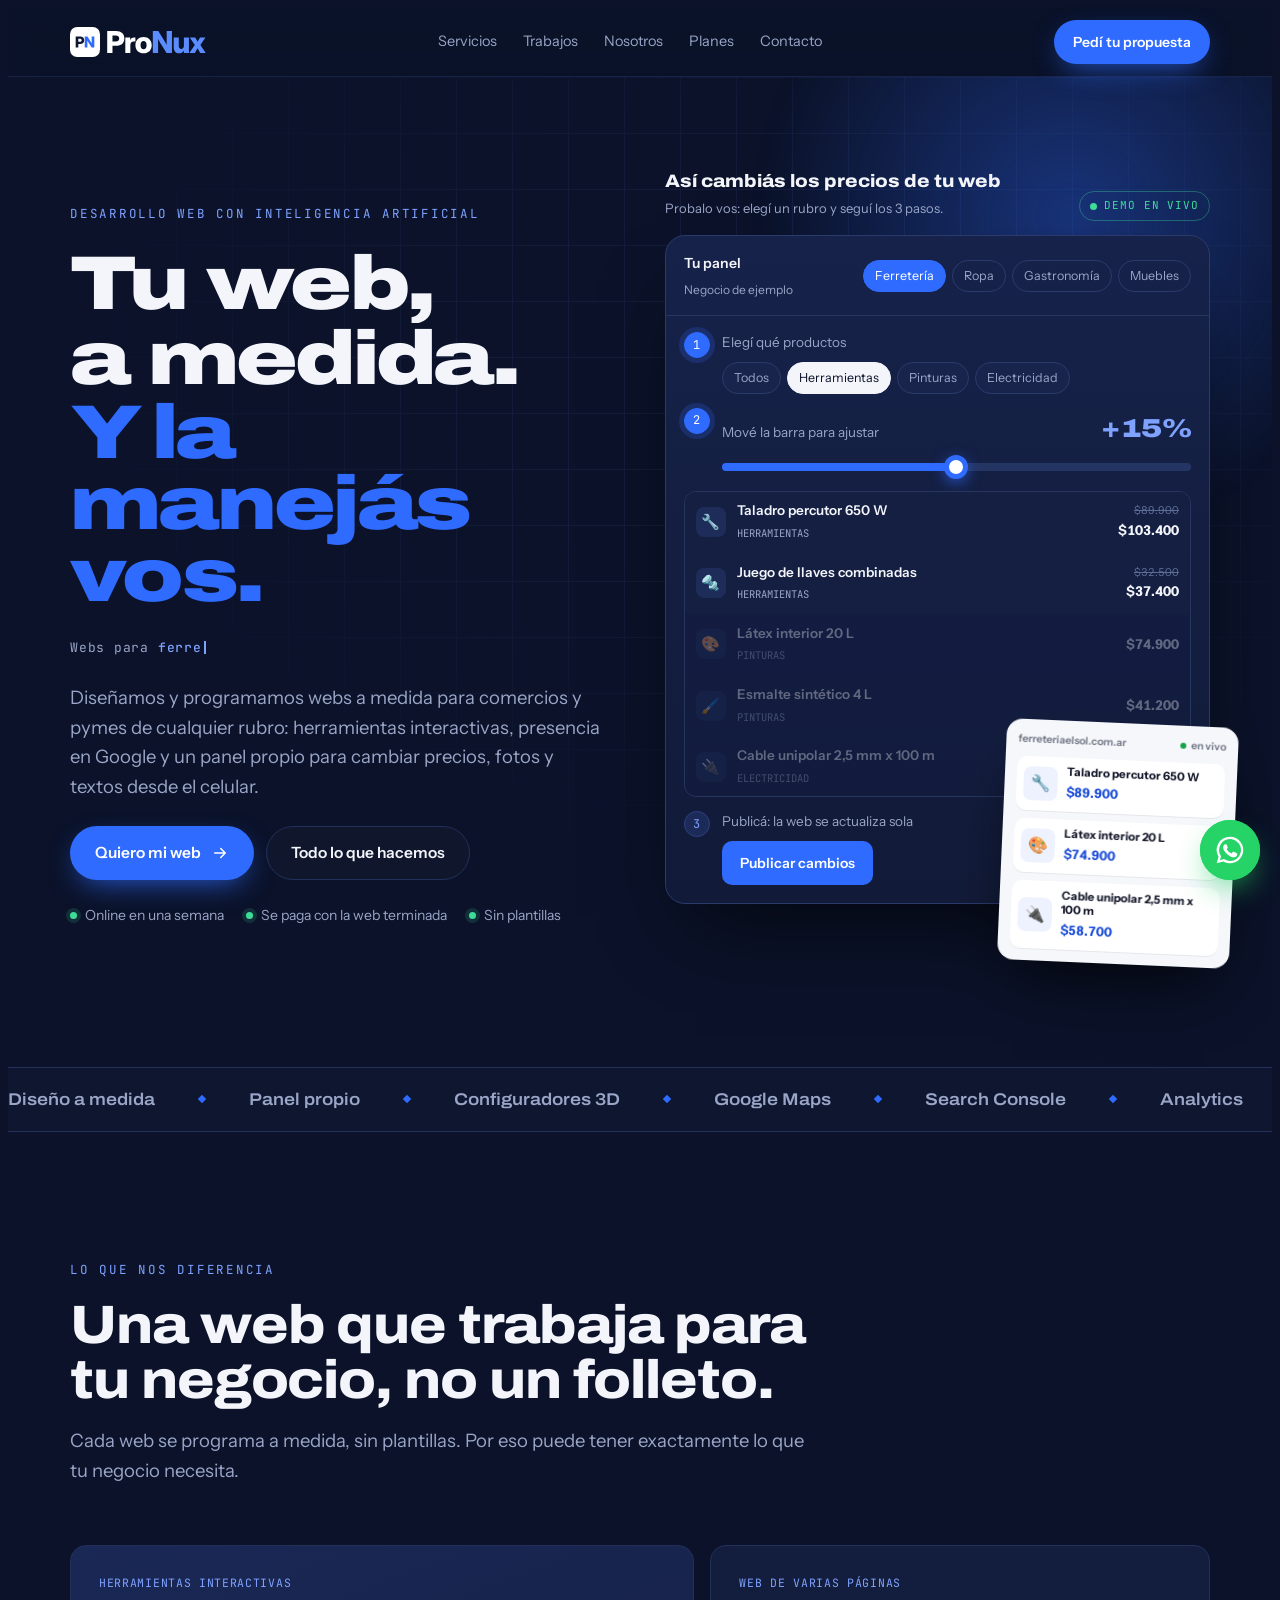
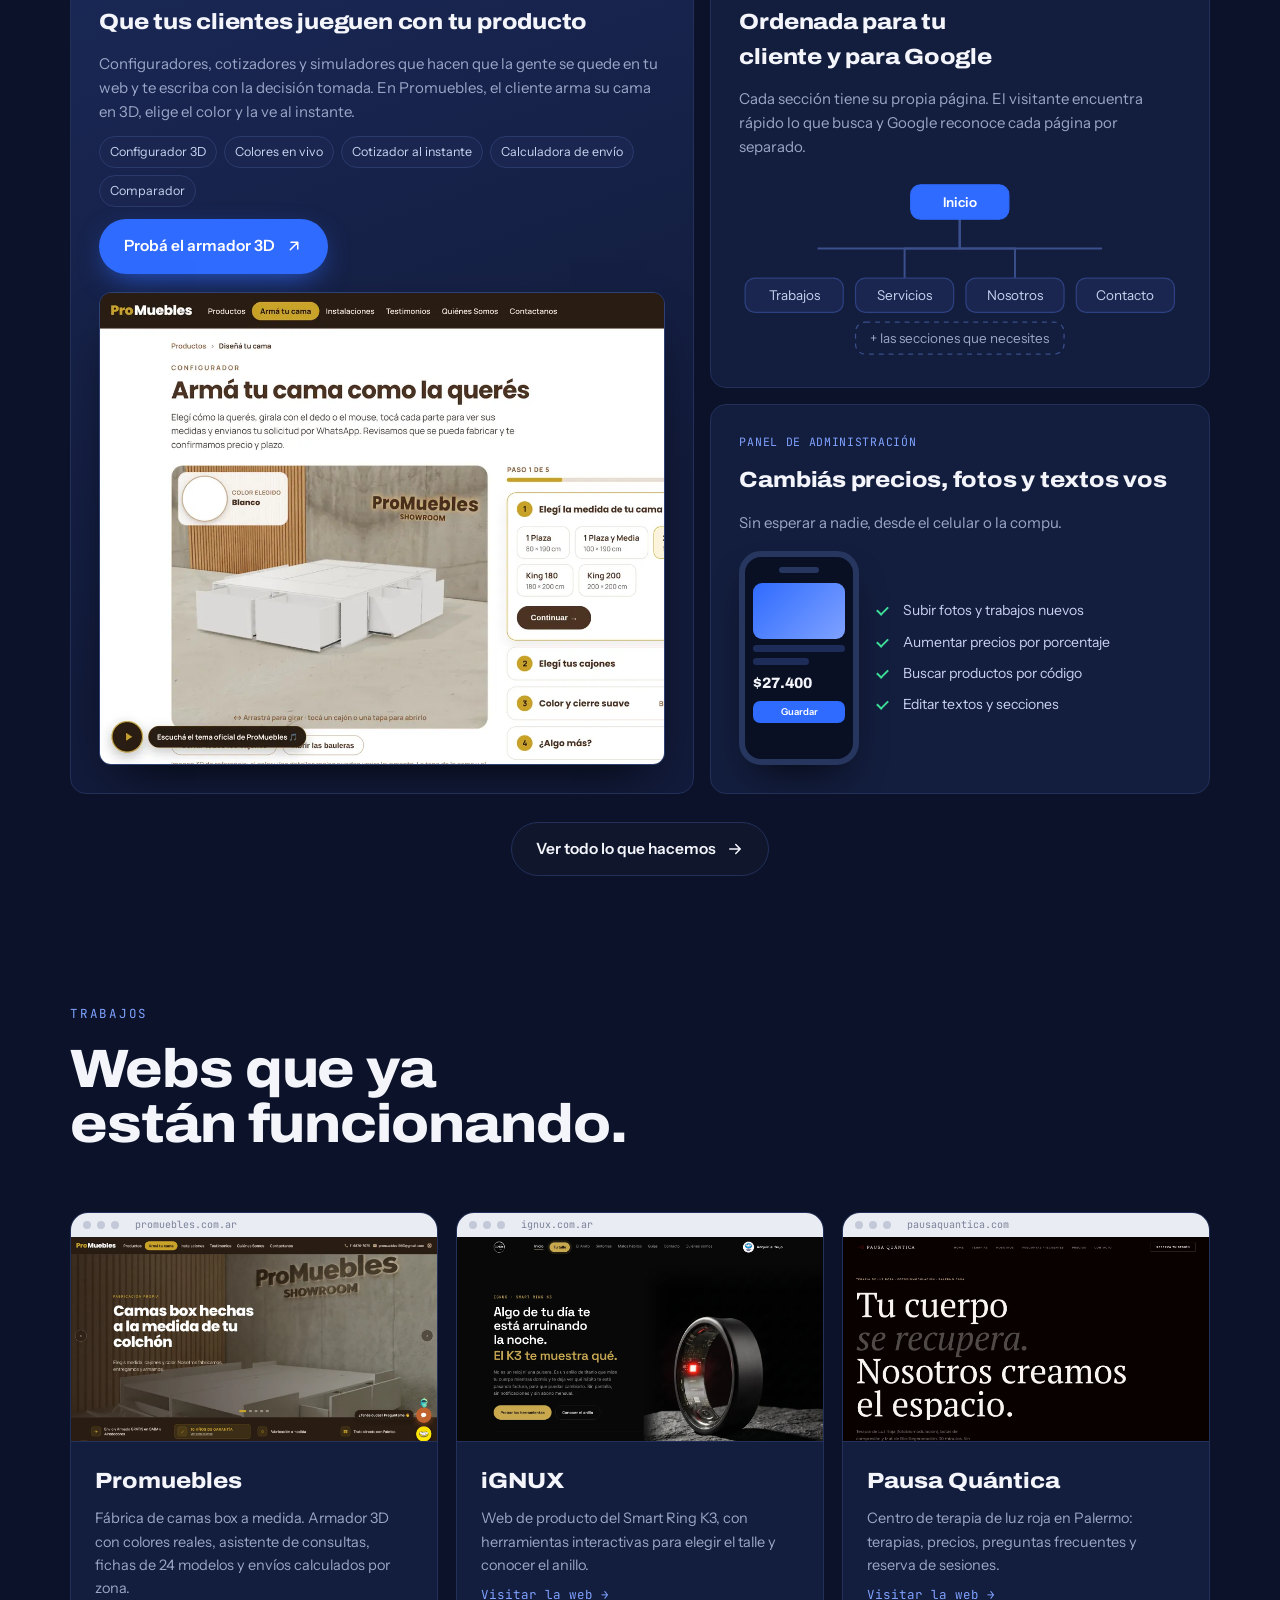
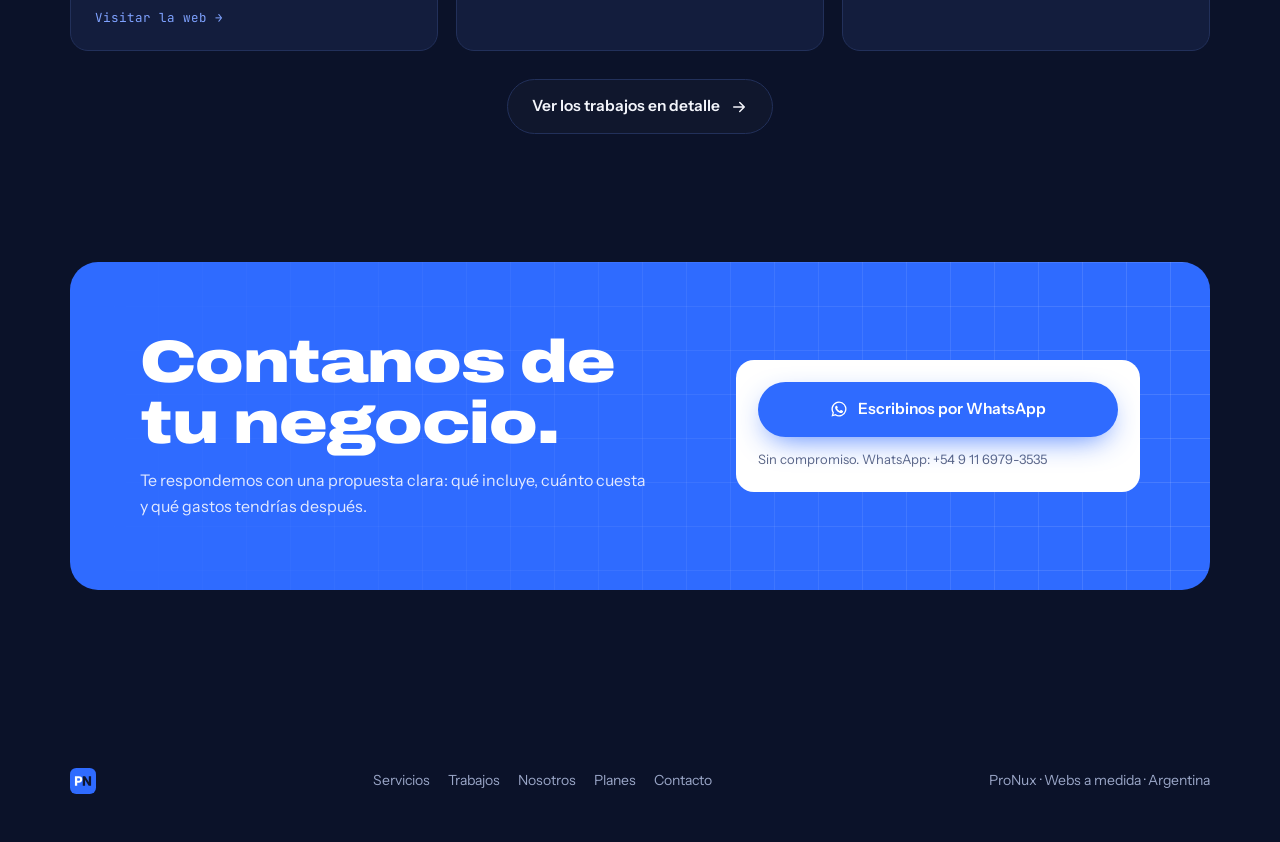
==== index.html @ ad8cc6d9 "Web de ProNux con subpáginas: inicio, servicios, trabajos, nosotros, planes y contacto Co-Authored-B" ====
<!doctype html>
<html lang="es">
<head>
<meta charset="utf-8">
<meta name="viewport" content="width=device-width, initial-scale=1, viewport-fit=cover">
<title>ProNux · Webs a medida para comercios y pymes</title>
<meta name="description" content="Webs a medida para comercios y pymes, con panel propio para manejar precios, fotos y textos, herramientas interactivas y presencia en Google.">
<meta property="og:title" content="ProNux · Webs a medida para comercios y pymes">
<meta property="og:description" content="Webs a medida para comercios y pymes, con panel propio para manejar precios, fotos y textos, herramientas interactivas y presencia en Google.">
<meta property="og:type" content="website">
<meta property="og:image" content="img/pronux-icono-512.png">
<meta name="theme-color" content="#0B1229">
<link rel="icon" type="image/svg+xml" href="img/favicon.svg">
<link rel="preconnect" href="https://fonts.googleapis.com">
<link rel="preconnect" href="https://fonts.gstatic.com" crossorigin>
<link rel="stylesheet" href="https://fonts.googleapis.com/css2?family=Archivo:wdth,wght@112,600;112,800;125,800;125,900&family=Instrument+Sans:wght@400;500;600&family=JetBrains+Mono:wght@500&display=swap">
<link rel="stylesheet" href="css/estilos.css">
</head>
<body>
<div class="progress" id="progress"></div>
<header class="nav">
  <div class="wrap">
    <a class="nav-logo" href="index.html" aria-label="ProNux, inicio">
      <svg viewBox="0 0 908.7 200" aria-hidden="true"><rect width="200" height="200" rx="48" fill="#FFFFFF"/><path fill="#0E1630" d="M37.9 136.4H55.5V112.8H67.6C84.4 112.8 95.1 103.3 95.1 88.2C95.1 73.1 84.5 63.6 67.7 63.6H37.9ZM55.5 98.2V78.2H66.5C73.5 78.2 77.9 82 77.9 88.2C77.9 94.4 73.5 98.2 66.5 98.2Z"/><path fill="#2F6BFF" d="M98.3 136.4H115.9V106.1C115.9 103 115.9 97 115.6 89.9C119.4 96.8 122.8 102.7 124.9 106.1L143.9 136.4H162.1V63.6H144.5V95.2C144.5 98.4 144.6 104.3 144.8 110.1C141.9 104.9 138.9 99.4 137.1 96.7L116.5 63.6H98.3Z"/><path fill="#FFFFFF" d="M248 172.8H283.2V125.7H307.4C341.1 125.7 362.4 106.6 362.4 76.5C362.4 46.3 341.3 27.2 307.6 27.2H248ZM283.2 96.5V56.3H305.1C319.2 56.3 328.1 64.1 328.1 76.5C328.1 88.8 319.2 96.5 305.1 96.5Z"/><path fill="#FFFFFF" d="M368.8 172.8H402.4V119.9C402.4 105.3 410.7 96.9 422.7 96.9C427.6 96.9 433.6 97.1 436 97.2V69.4C433.3 69.3 430.5 69.2 426.8 69.2C413.1 69.2 405.4 74.7 401.6 87.8H401.4V69.6H368.8Z"/><path fill="#FFFFFF" d="M490.5 175.1C522.9 175.1 544.7 153.9 544.7 121.2C544.7 88.7 522.9 67.3 490.5 67.3C458.2 67.3 436.2 88.7 436.2 121.2C436.2 153.9 458.2 175.1 490.5 175.1ZM490.5 148.3C478.7 148.3 470.3 138.7 470.3 121.2C470.3 103.8 478.8 94 490.5 94C502.3 94 510.8 103.8 510.8 121.2C510.8 138.7 502.3 148.3 490.5 148.3Z"/><path fill="#5B8CFF" d="M552.2 172.8H587.4V112.1C587.4 106.1 587.3 94 586.8 79.9C594.3 93.6 601.2 105.5 605.4 112.2L643.3 172.8H679.7V27.2H644.6V90.3C644.6 96.9 644.8 108.7 645.1 120.2C639.4 109.8 633.3 98.8 629.8 93.4L588.5 27.2H552.2Z"/><path fill="#5B8CFF" d="M726.9 175C742.5 175 752.9 167.9 759.7 156.1V172.8H792.9V69.6H759.4V125.7C759.4 139.7 752.5 146.3 741.9 146.3C731.2 146.3 725.1 139.6 725.1 127.4V69.6H691.5V134.5C691.5 159.9 704.6 175 726.9 175Z"/><path fill="#5B8CFF" d="M795.7 172.8H832.1L840.2 160C844 153.6 847.2 147.9 850.4 142.3C853.6 147.9 856.8 153.6 860.5 160L868.3 172.8H904.7L869 119.3L903.1 69.6H867.4L860.1 81.6C856.7 87.5 853.7 92.9 850.8 98.1C848 92.9 845 87.5 841.8 81.6L834.7 69.6H798.4L832 120.2Z"/></svg>
    </a>
    <nav class="nav-links" aria-label="Secciones">
      <a href="servicios.html">Servicios</a>
      <a href="trabajos.html">Trabajos</a>
      <a href="nosotros.html">Nosotros</a>
      <a href="planes.html">Planes</a>
      <a href="contacto.html">Contacto</a>
    </nav>
    <a class="btn btn-primary mag" href="contacto.html">Pedí tu propuesta</a>
  </div>
</header>
<main>
<section class="hero" id="inicio">
  <div class="grid-bg"></div>
  <div class="glow"></div>
  <div class="wrap">
    <div class="hero-copy">
      <span class="eyebrow">Desarrollo web con inteligencia artificial</span>
      <h1><span class="line"><span>Tu web,</span></span><span class="line"><span>a medida.</span></span><span class="line"><span class="b">Y la manejás vos.</span></span></h1>
      <p class="typer">Webs para <b id="typed">comercios</b><i></i></p>
      <p class="lead">Diseñamos y programamos webs a medida para comercios y pymes de cualquier rubro: herramientas interactivas, presencia en Google y un panel propio para cambiar precios, fotos y textos desde el celular.</p>
      <div class="hero-ctas">
        <a class="btn btn-primary mag" href="contacto.html">Quiero mi web
          <svg viewBox="0 0 24 24" fill="none" stroke="currentColor" stroke-width="2" stroke-linecap="round" stroke-linejoin="round"><path d="M5 12h14M13 6l6 6-6 6"/></svg></a>
        <a class="btn btn-ghost mag" href="servicios.html">Todo lo que hacemos</a>
      </div>
      <div class="hero-proof">
        <span><i></i>Online en una semana</span>
        <span><i></i>Se paga con la web terminada</span>
        <span><i></i>Sin plantillas</span>
      </div>
    </div>

    <div class="demo" id="demo">
      <div class="demo-head">
        <div><b>Así cambiás los precios de tu web</b><small>Probalo vos: elegí un rubro y seguí los 3 pasos.</small></div>
        <span class="live">DEMO EN VIVO</span>
      </div>
      <div class="panel">
        <div class="panel-top">
          <div><b>Tu panel</b><br><small>Negocio de ejemplo</small></div>
          <div class="rubros" role="group" aria-label="Rubro de ejemplo">
            <button type="button" data-r="0" aria-pressed="true">Ferretería</button>
            <button type="button" data-r="1" aria-pressed="false">Ropa</button>
            <button type="button" data-r="2" aria-pressed="false">Gastronomía</button>
            <button type="button" data-r="3" aria-pressed="false">Muebles</button>
          </div>
        </div>
        <div class="panel-body">
          <div class="stp" id="s1"><em>1</em><div><span class="lbl">Elegí qué productos</span><div class="seg" id="seg" role="group" aria-label="Categoría"></div></div></div>
          <div class="stp" id="s2"><em>2</em><div><label for="pct">Mové la barra para ajustar <span class="pct" id="pctOut">+0%</span></label><input type="range" id="pct" min="-10" max="40" step="1" value="0"></div></div>
          <div class="rows" id="rows"></div>
          <div class="stp" id="s3"><em>3</em><div><span class="lbl">Publicá: la web se actualiza sola</span><button class="publish" id="publish" type="button">Publicar cambios</button></div></div>
        </div>
      </div>
      <div class="mini" aria-label="Vista de la web del negocio">
        <div class="mini-h"><span id="miniUrl">tunegocio.com.ar</span><i>en vivo</i></div>
        <div id="miniCards" style="display:grid;gap:8px"></div>
      </div>
    </div>
  </div>
</section>
<div class="marquee" aria-hidden="true">
  <div class="track">
    <span>Diseño a medida</span><span>Panel propio</span><span>Configuradores 3D</span><span>Google Maps</span><span>Search Console</span><span>Analytics</span><span>Microsoft Clarity</span><span>Formularios a WhatsApp</span><span>Tienda online</span><span>CRM</span><span>Informe mensual</span>
    <span>Diseño a medida</span><span>Panel propio</span><span>Configuradores 3D</span><span>Google Maps</span><span>Search Console</span><span>Analytics</span><span>Microsoft Clarity</span><span>Formularios a WhatsApp</span><span>Tienda online</span><span>CRM</span><span>Informe mensual</span>
  </div>
</div>
<section class="sec">
  <div class="wrap">
    <div class="sec-head rv">
      <span class="eyebrow">Lo que nos diferencia</span>
      <h2>Una web que trabaja para tu negocio, no un folleto.</h2>
      <p class="lead">Cada web se programa a medida, sin plantillas. Por eso puede tener exactamente lo que tu negocio necesita.</p>
    </div>
    <div class="feat3">
      <article class="tile tile-big spot rv">
        <span class="tag">HERRAMIENTAS INTERACTIVAS</span>
        <h3>Que tus clientes jueguen con tu producto</h3>
        <p>Configuradores, cotizadores y simuladores que hacen que la gente se quede en tu web y te escriba con la decisión tomada. En Promuebles, el cliente arma su cama en 3D, elige el color y la ve al instante.</p>
        <ul><li>Configurador 3D</li><li>Colores en vivo</li><li>Cotizador al instante</li><li>Calculadora de envío</li><li>Comparador</li></ul>
        <a class="btn btn-primary mag glowbtn" href="https://promuebles.com.ar/configurar.html" target="_blank" rel="noopener">Probá el armador 3D <svg viewBox="0 0 24 24" fill="none" stroke="currentColor" stroke-width="2" stroke-linecap="round" stroke-linejoin="round"><path d="M7 17L17 7M8 7h9v9"/></svg></a>
        <div class="shot"><img src="img/promuebles-armador.webp" alt="Armador de camas en 3D de Promuebles" loading="lazy" width="1400" height="875"></div>
      </article>
      <div class="feat3-side">
        <article class="tile spot rv" id="mapTile">
          <span class="tag">WEB DE VARIAS PÁGINAS</span>
          <h3>Ordenada para tu cliente y para Google</h3>
          <p>Cada sección tiene su propia página. El visitante encuentra rápido lo que busca y Google reconoce cada página por separado.</p>
          <div class="sitemap">
            <svg viewBox="0 0 360 150" role="img" aria-label="Mapa de páginas de una web">
              <path class="ln" d="M180 36 V60 H45 V84"/><path class="ln" d="M180 36 V60 H135 V84" style="animation-delay:.15s"/><path class="ln" d="M180 36 V60 H225 V84" style="animation-delay:.3s"/><path class="ln" d="M180 36 V60 H315 V84" style="animation-delay:.45s"/>
              <g class="nd root"><rect x="140" y="8" width="80" height="28" rx="8"/><text x="180" y="26" text-anchor="middle">Inicio</text></g>
              <g class="nd" style="animation-delay:.5s"><rect x="5" y="84" width="80" height="28" rx="8"/><text x="45" y="102" text-anchor="middle">Trabajos</text></g>
              <g class="nd" style="animation-delay:.65s"><rect x="95" y="84" width="80" height="28" rx="8"/><text x="135" y="102" text-anchor="middle">Servicios</text></g>
              <g class="nd" style="animation-delay:.8s"><rect x="185" y="84" width="80" height="28" rx="8"/><text x="225" y="102" text-anchor="middle">Nosotros</text></g>
              <g class="nd" style="animation-delay:.95s"><rect x="275" y="84" width="80" height="28" rx="8"/><text x="315" y="102" text-anchor="middle">Contacto</text></g>
              <g class="nd" style="animation-delay:1.1s"><rect x="95" y="120" width="170" height="26" rx="8" style="fill:none;stroke:#3A4F8C;stroke-dasharray:4 4"/><text x="180" y="137" text-anchor="middle" style="fill:#9AA6C7">+ las secciones que necesites</text></g>
            </svg>
          </div>
        </article>
        <article class="tile spot rv">
          <span class="tag">PANEL DE ADMINISTRACIÓN</span>
          <h3>Cambiás precios, fotos y textos vos</h3>
          <p>Sin esperar a nadie, desde el celular o la compu.</p>
          <div class="phone-row">
            <div class="phone" aria-hidden="true"><span class="ph-top"></span><span class="ph-img"></span><span class="ph-l"></span><span class="ph-l s"></span><span class="ph-price" id="phPrice">$24.900</span><span class="ph-btn">Guardar</span></div>
            <ul><li>Subir fotos y trabajos nuevos</li><li>Aumentar precios por porcentaje</li><li>Buscar productos por código</li><li>Editar textos y secciones</li></ul>
          </div>
        </article>
      </div>
    </div>
<div class="more"><a class="btn btn-ghost mag" href="servicios.html">Ver todo lo que hacemos <svg viewBox="0 0 24 24" fill="none" stroke="currentColor" stroke-width="2" stroke-linecap="round" stroke-linejoin="round"><path d="M5 12h14M13 6l6 6-6 6"/></svg></a></div>
  </div>
</section>
<section class="sec" id="trabajos" style="padding-top:0">
  <div class="wrap">
    <div class="sec-head rv">
      <span class="eyebrow">Trabajos</span>
      <h2>Webs que ya están funcionando.</h2>
    </div>
    <div class="works">
      <a class="work tilt rv" href="https://promuebles.com.ar" target="_blank" rel="noopener">
        <div class="media"><div class="bar"><i></i><i></i><i></i><span>promuebles.com.ar</span></div><img src="img/promuebles-inicio.webp" alt="Inicio de la web de Promuebles" loading="lazy" width="1400" height="875"></div>
        <div class="info"><h3>Promuebles</h3><p>Fábrica de camas box a medida. Armador 3D con colores reales, asistente de consultas, fichas de 24 modelos y envíos calculados por zona.</p><span class="go">Visitar la web →</span></div>
      </a>
      <a class="work tilt rv" href="https://www.ignux.com.ar" target="_blank" rel="noopener">
        <div class="media"><div class="bar"><i></i><i></i><i></i><span>ignux.com.ar</span></div><img src="img/ignux-inicio.webp" alt="Inicio de la web de iGNUX" loading="lazy" width="1440" height="900"></div>
        <div class="info"><h3>iGNUX</h3><p>Web de producto del Smart Ring K3, con herramientas interactivas para elegir el talle y conocer el anillo.</p><span class="go">Visitar la web →</span></div>
      </a>
      <a class="work tilt rv" href="https://www.pausaquantica.com/" target="_blank" rel="noopener">
        <div class="media"><div class="bar"><i></i><i></i><i></i><span>pausaquantica.com</span></div><img src="img/pausa-inicio.webp" alt="Inicio de la web de Pausa Quántica" loading="lazy" width="1440" height="900"></div>
        <div class="info"><h3>Pausa Quántica</h3><p>Centro de terapia de luz roja en Palermo: terapias, precios, preguntas frecuentes y reserva de sesiones.</p><span class="go">Visitar la web →</span></div>
      </a>
    </div>
  </div>
<div class="more"><a class="btn btn-ghost mag" href="trabajos.html">Ver los trabajos en detalle <svg viewBox="0 0 24 24" fill="none" stroke="currentColor" stroke-width="2" stroke-linecap="round" stroke-linejoin="round"><path d="M5 12h14M13 6l6 6-6 6"/></svg></a></div>
</section>
<section class="sec" id="contacto" style="padding-top:0">
  <div class="wrap">
    <div class="cta rv">
      <div>
        <h2>Contanos de tu negocio.</h2>
        <p>Te respondemos con una propuesta clara: qué incluye, cuánto cuesta y qué gastos tendrías después.</p>
      </div>
      <div class="cta-box">
        <a class="btn btn-primary mag" id="waBtn" href="https://wa.me/5491169793535?text=Hola%20ProNux%2C%20quiero%20consultar%20por%20una%20web%20para%20mi%20negocio" target="_blank" rel="noopener">
          <svg viewBox="0 0 24 24" fill="currentColor"><path d="M12 2a10 10 0 00-8.6 15.1L2 22l5-1.3A10 10 0 1012 2zm0 18.2a8.2 8.2 0 01-4.2-1.2l-.3-.2-3 .8.8-2.9-.2-.3A8.2 8.2 0 1112 20.2zm4.5-6.1c-.2-.1-1.5-.7-1.7-.8s-.4-.1-.6.1-.7.8-.8 1-.3.2-.5.1a6.7 6.7 0 01-3.3-2.9c-.2-.4.2-.4.7-1.3.1-.2 0-.3 0-.4l-.8-1.8c-.2-.5-.4-.4-.6-.4h-.5a1 1 0 00-.7.3 3 3 0 00-.9 2.2 5.1 5.1 0 001.1 2.7 11.6 11.6 0 004.4 3.9c1.6.7 2.3.8 3.1.6a2.7 2.7 0 001.8-1.3 2.2 2.2 0 00.2-1.3c-.1-.1-.3-.2-.5-.3z"/></svg>
          Escribinos por WhatsApp</a>
        <small>Sin compromiso. WhatsApp: +54 9 11 6979-3535</small>
      </div>
    </div>
  </div>
</section>
</main>
<footer>
  <div class="wrap">
    <svg viewBox="0 0 512 512" aria-label="ProNux"><rect width="512" height="512" rx="122.88" fill="#2F6BFF"/><path fill="#FFFFFF" d="M97 349.1H142V288.9H173C216.2 288.9 243.4 264.5 243.4 225.9C243.4 187.3 216.4 162.9 173.3 162.9H97ZM142 251.5V200.1H170.2C188.2 200.1 199.5 210 199.5 225.9C199.5 241.6 188.2 251.5 170.2 251.5Z"/><path fill="#0E1630" d="M251.7 349.1H296.7V271.5C296.7 263.8 296.6 248.4 296 230.3C305.6 247.8 314.5 263 319.8 271.6L368.3 349.1H415V162.9H370V243.6C370 252 370.2 267.1 370.6 281.9C363.3 268.5 355.5 254.5 351.1 247.5L298.2 162.9H251.7Z"/></svg>
    <nav aria-label="Pie de página"><a href="servicios.html">Servicios</a><a href="trabajos.html">Trabajos</a><a href="nosotros.html">Nosotros</a><a href="planes.html">Planes</a><a href="contacto.html">Contacto</a></nav>
    <span>ProNux · Webs a medida · Argentina</span>
  </div>
</footer>
<a class="wa-float" href="https://wa.me/5491169793535?text=Hola%20ProNux%2C%20quiero%20consultar%20por%20una%20web%20para%20mi%20negocio" target="_blank" rel="noopener" aria-label="Escribinos por WhatsApp"><span class="wa-tip">¿Hablamos?</span><svg viewBox="0 0 24 24"><path d="M12 2a10 10 0 00-8.6 15.1L2 22l5-1.3A10 10 0 1012 2zm0 18.2a8.2 8.2 0 01-4.2-1.2l-.3-.2-3 .8.8-2.9-.2-.3A8.2 8.2 0 1112 20.2zm4.5-6.1c-.2-.1-1.5-.7-1.7-.8s-.4-.1-.6.1-.7.8-.8 1-.3.2-.5.1a6.7 6.7 0 01-3.3-2.9c-.2-.4.2-.4.7-1.3.1-.2 0-.3 0-.4l-.8-1.8c-.2-.5-.4-.4-.6-.4h-.5a1 1 0 00-.7.3 3 3 0 00-.9 2.2 5.1 5.1 0 001.1 2.7 11.6 11.6 0 004.4 3.9c1.6.7 2.3.8 3.1.6a2.7 2.7 0 001.8-1.3 2.2 2.2 0 00.2-1.3c-.1-.1-.3-.2-.5-.3z"/></svg></a>
<div class="toast" id="toast" role="status" aria-live="polite"><i></i><span id="toastTxt">Publicado</span></div>
<script src="js/main.js" defer></script>
</body>
</html>
---- css/estilos.css ----
/* Layout: plano técnico azul noche; el hero es un panel en vivo; cada sección demuestra con movimiento lo que dice */
:root{
  --night:#0B1229;
  --deep:#0E1630;
  --panel:#131D3D;
  --line:#22305A;
  --blue:#2F6BFF;
  --blue-soft:#7FA2FF;
  --ink:#F3F5FB;
  --mute:#9AA6C7;
  --ok:#3DDC97;
  --warn:#F2B544;
  --f-display:"Archivo","Arial Black",system-ui,sans-serif;
  --f-body:"Instrument Sans",system-ui,-apple-system,"Segoe UI",sans-serif;
  --f-mono:"JetBrains Mono",ui-monospace,"SFMono-Regular",Menlo,monospace;
  --r:16px;
  color-scheme:dark;
}
*{box-sizing:border-box}
html{scroll-behavior:smooth}
body{background:var(--night);color:var(--ink);font-family:var(--f-body);font-size:16px;line-height:1.6;-webkit-font-smoothing:antialiased;overflow-x:hidden}
body::before{content:"";position:fixed;inset:0 0 auto;height:env(safe-area-inset-top,0px);z-index:60;background:var(--night)}
a{color:inherit}
img{max-width:100%;height:auto;display:block}
:focus-visible{outline:2px solid var(--blue-soft);outline-offset:3px;border-radius:6px}
.wrap{max-width:1180px;margin:0 auto;padding-left:max(20px,env(safe-area-inset-left,0px));padding-right:max(20px,env(safe-area-inset-right,0px))}
.eyebrow{font-family:var(--f-mono);font-size:12.5px;letter-spacing:.14em;text-transform:uppercase;color:var(--blue-soft)}
h1,h2,h3{font-family:var(--f-display);text-wrap:balance;margin:0}
h2{font-size:clamp(30px,4.6vw,54px);font-weight:800;font-stretch:112%;line-height:1.02;letter-spacing:-.02em}
p{margin:0}
.lead{color:var(--mute);font-size:clamp(16px,1.6vw,18.5px);max-width:62ch}
section{position:relative}
.sec{padding-block:clamp(70px,10vw,130px)}
.sec-head{display:grid;gap:18px;margin-bottom:clamp(36px,5vw,60px);max-width:780px}

.progress{position:fixed;top:env(safe-area-inset-top,0px);left:0;height:3px;width:100%;transform-origin:0 50%;transform:scaleX(0);background:linear-gradient(90deg,var(--blue),var(--blue-soft));z-index:70}

/* ===== BOTONES ===== */
.btn{position:relative;overflow:hidden;isolation:isolate;display:inline-flex;align-items:center;gap:10px;font-family:var(--f-body);font-weight:600;font-size:15.5px;text-decoration:none;border-radius:999px;padding:14px 24px;border:1px solid transparent;cursor:pointer;transition:transform .25s cubic-bezier(.2,.8,.2,1),background .2s,border-color .2s,box-shadow .3s,color .3s}
.btn svg{width:18px;height:18px;transition:transform .25s}
.btn:hover svg{transform:translateX(3px)}
.btn-primary{background:var(--blue);color:#fff;box-shadow:0 10px 30px -10px rgba(47,107,255,.9)}
.btn-primary:hover{box-shadow:0 16px 40px -10px rgba(47,107,255,1),0 0 0 6px rgba(47,107,255,.18)}
.btn-primary::after{content:"";position:absolute;inset:0;z-index:-1;background:linear-gradient(110deg,transparent 30%,rgba(255,255,255,.45) 50%,transparent 70%);transform:translateX(-120%);animation:shine 3.6s ease-in-out infinite}
@keyframes shine{0%,55%{transform:translateX(-120%)}85%,100%{transform:translateX(120%)}}
.btn-ghost{border-color:var(--line);color:var(--ink);background:rgba(255,255,255,.02)}
.btn-ghost:hover{border-color:var(--blue-soft);background:rgba(47,107,255,.08)}
.ripple{position:absolute;border-radius:50%;background:rgba(255,255,255,.5);transform:scale(0);animation:ripple .6s ease-out forwards;pointer-events:none;z-index:-1}
@keyframes ripple{to{transform:scale(4);opacity:0}}

/* ===== NAV ===== */
.nav{position:sticky;top:env(safe-area-inset-top,0px);z-index:50;backdrop-filter:blur(14px);-webkit-backdrop-filter:blur(14px);background:rgba(11,18,41,.72);border-bottom:1px solid rgba(34,48,90,.6)}
.nav .wrap{display:flex;align-items:center;justify-content:space-between;height:68px;gap:20px}
.nav-logo svg{height:30px;width:auto;display:block}
.nav-links{display:flex;gap:26px;font-size:14.5px;color:var(--mute)}
.nav-links a{text-decoration:none;transition:color .2s;position:relative}
.nav-links a::after{content:"";position:absolute;left:0;right:0;bottom:-6px;height:2px;background:var(--blue);transform:scaleX(0);transition:transform .25s}
.nav-links a:hover{color:var(--ink)}
.nav-links a:hover::after{transform:scaleX(1)}
.nav .btn{padding:10px 18px;font-size:14px}
@media (max-width:900px){.nav-links{display:none}}

/* ===== HERO ===== */
.hero{overflow:hidden;padding-block:clamp(48px,7vw,90px) clamp(60px,8vw,110px)}
.grid-bg{position:absolute;inset:0;background-image:linear-gradient(var(--line) 1px,transparent 1px),linear-gradient(90deg,var(--line) 1px,transparent 1px);background-size:56px 56px;opacity:.35;mask-image:radial-gradient(ellipse 80% 70% at 60% 30%,#000 30%,transparent 75%);-webkit-mask-image:radial-gradient(ellipse 80% 70% at 60% 30%,#000 30%,transparent 75%);pointer-events:none}
.glow{position:absolute;width:720px;height:720px;right:-160px;top:-220px;background:radial-gradient(circle,rgba(47,107,255,.38),transparent 62%);filter:blur(10px);pointer-events:none;animation:drift 14s ease-in-out infinite alternate}
@keyframes drift{to{transform:translate(-80px,60px) scale(1.08)}}
.hero .wrap{position:relative;display:grid;grid-template-columns:1fr 1.02fr;gap:clamp(30px,5vw,60px);align-items:center}
.hero-copy{display:grid;gap:24px;min-width:0}
.typer{font-family:var(--f-mono);font-size:13px;letter-spacing:.06em;color:var(--mute)}
.typer b{color:var(--blue-soft);font-weight:500}
.typer i{display:inline-block;width:2px;height:1em;background:var(--blue-soft);vertical-align:-2px;margin-left:2px;animation:blink 1s steps(1) infinite}
@keyframes blink{50%{opacity:0}}
.hero h1{font-size:clamp(42px,6vw,76px);font-weight:900;font-stretch:125%;line-height:.94;letter-spacing:-.035em}
.hero h1 .b{color:var(--blue)}
.hero h1 .line{display:block;overflow:hidden;padding-bottom:.04em}
.hero h1 .line>span{display:inline-block;animation:rise .9s cubic-bezier(.2,.8,.2,1) both}
.hero h1 .line:nth-child(2)>span{animation-delay:.12s}
.hero h1 .line:nth-child(3)>span{animation-delay:.24s}
@keyframes rise{from{transform:translateY(60%);opacity:.2}to{transform:none;opacity:1}}
.hero-ctas{display:flex;flex-wrap:wrap;gap:12px}
.hero-proof{display:flex;flex-wrap:wrap;gap:10px 22px;font-size:14px;color:var(--mute)}
.hero-proof span{display:inline-flex;align-items:center;gap:8px}
.hero-proof i{width:7px;height:7px;border-radius:50%;background:var(--ok);box-shadow:0 0 0 4px rgba(61,220,151,.15)}
@media (max-width:980px){.hero .wrap{grid-template-columns:1fr}}

/* ===== DEMO ===== */
.demo{position:relative;min-width:0;animation:rise .9s .3s cubic-bezier(.2,.8,.2,1) both;margin-bottom:60px}
.demo-head{display:flex;align-items:flex-end;justify-content:space-between;gap:14px;margin-bottom:14px;flex-wrap:wrap}
.demo-head b{font-family:var(--f-display);font-stretch:112%;font-weight:800;font-size:18px;display:block}
.demo-head small{color:var(--mute);font-size:13px}
.live{font-family:var(--f-mono);font-size:11px;letter-spacing:.08em;color:var(--ok);display:inline-flex;align-items:center;gap:7px;border:1px solid rgba(61,220,151,.35);padding:5px 10px;border-radius:999px}
.live::before{content:"";width:7px;height:7px;border-radius:50%;background:var(--ok);animation:pulse 1.6s infinite}
@keyframes pulse{0%{box-shadow:0 0 0 0 rgba(61,220,151,.6)}70%{box-shadow:0 0 0 8px rgba(61,220,151,0)}100%{box-shadow:0 0 0 0 rgba(61,220,151,0)}}
.panel{background:linear-gradient(180deg,#16224A,#111A38);border:1px solid #2A3A6B;border-radius:20px;box-shadow:0 40px 80px -30px rgba(0,0,0,.7);overflow:hidden}
.panel-top{display:flex;align-items:center;justify-content:space-between;gap:12px;padding:14px 18px;border-bottom:1px solid #26365F;flex-wrap:wrap}
.panel-top b{font-size:14px;font-weight:600}
.panel-top small{color:var(--mute);font-size:12px}
.rubros{display:flex;gap:6px;flex-wrap:wrap}
.rubros button{font:inherit;font-size:12.5px;color:var(--mute);background:transparent;border:1px solid #2A3A6B;border-radius:999px;padding:5px 11px;cursor:pointer;transition:all .2s}
.rubros button[aria-pressed=true]{background:var(--blue);border-color:var(--blue);color:#fff}
.panel-body{padding:16px 18px 18px;display:grid;gap:14px}
.stp{display:grid;grid-template-columns:26px 1fr;gap:12px;align-items:start}
.stp>em{font-style:normal;width:26px;height:26px;border-radius:50%;display:grid;place-items:center;font-family:var(--f-mono);font-size:12px;background:#1B2A57;color:var(--blue-soft);border:1px solid #2E4180;transition:all .3s}
.stp.on>em{background:var(--blue);color:#fff;border-color:var(--blue);box-shadow:0 0 0 5px rgba(47,107,255,.2)}
.stp>div{min-width:0;display:grid;gap:8px}
.stp label,.stp .lbl{font-size:13.5px;color:var(--mute);display:flex;justify-content:space-between;align-items:baseline;gap:10px}
.pct{font-family:var(--f-display);font-weight:900;font-stretch:125%;font-size:26px;color:var(--ink);font-variant-numeric:tabular-nums;letter-spacing:-.02em}
.pct.up{color:var(--blue-soft)}
.seg{display:flex;flex-wrap:wrap;gap:6px}
.seg button{font:inherit;font-size:12.5px;color:var(--mute);background:#18244C;border:1px solid #2A3A6B;border-radius:999px;padding:5px 11px;cursor:pointer;transition:all .2s}
.seg button[aria-pressed=true]{background:var(--ink);color:var(--night);border-color:var(--ink)}
input[type=range]{-webkit-appearance:none;appearance:none;width:100%;height:8px;border-radius:99px;background:linear-gradient(90deg,var(--blue) var(--fill,50%),#253563 var(--fill,50%));outline:none;cursor:pointer;margin:6px 0}
input[type=range]::-webkit-slider-thumb{-webkit-appearance:none;width:24px;height:24px;border-radius:50%;background:#fff;border:5px solid var(--blue);box-shadow:0 4px 14px rgba(47,107,255,.6)}
input[type=range]::-moz-range-thumb{width:16px;height:16px;border-radius:50%;background:#fff;border:5px solid var(--blue)}
.rows{display:grid;gap:2px;border:1px solid #26365F;border-radius:12px;overflow:hidden}
.row{display:grid;grid-template-columns:30px 1fr auto;gap:11px;align-items:center;padding:8px 11px;background:#141F42;font-size:13.5px;transition:opacity .3s}
.row.dim{opacity:.35}
.row .em{width:30px;height:30px;border-radius:8px;display:grid;place-items:center;font-size:15px;background:#1E2C5A}
.row .nm{min-width:0}
.row .nm b{display:block;font-weight:600;white-space:nowrap;overflow:hidden;text-overflow:ellipsis}
.row .nm small{color:var(--mute);font-family:var(--f-mono);font-size:10.5px}
.row .pr{text-align:right;font-variant-numeric:tabular-nums;white-space:nowrap}
.row .pr s{display:block;color:#5D6C96;font-size:11px}
.publish{font:inherit;font-weight:600;font-size:14px;background:var(--blue);color:#fff;border:0;border-radius:10px;padding:11px 18px;cursor:pointer;display:inline-flex;gap:8px;align-items:center;transition:background .2s,transform .15s;justify-self:start}
.publish:hover{background:#4a7dff}
.publish.press{transform:scale(.94)}
.publish.done{background:var(--ok);color:#06231A}
.mini{position:absolute;right:-24px;bottom:-60px;width:min(232px,46%);background:#F6F7FB;color:#14182A;border-radius:16px;box-shadow:0 30px 60px -20px rgba(0,0,0,.75);padding:12px;display:grid;gap:8px;transform:rotate(2.5deg);z-index:2}
.mini-h{display:flex;justify-content:space-between;align-items:center;font-size:10.5px;font-weight:600;color:#6B7280;gap:8px}
.mini-h i{font-style:normal;display:inline-flex;align-items:center;gap:5px;flex:none}
.mini-h i::before{content:"";width:6px;height:6px;border-radius:50%;background:#16A34A}
.mini-card{display:grid;grid-template-columns:34px 1fr;gap:9px;align-items:center;background:#fff;border-radius:10px;padding:7px;box-shadow:0 1px 0 #E5E7EB}
.mini-card .em{height:34px;border-radius:8px;display:grid;place-items:center;background:#EEF2FF;font-size:16px}
.mini-card b{font-size:11.5px;display:block;line-height:1.25}
.mini-card span{font-size:13px;font-weight:700;font-variant-numeric:tabular-nums;color:#1D4ED8;display:inline-block}
.mini-card span.pop{animation:pop .7s}
@keyframes pop{40%{transform:scale(1.18);color:#16A34A}}
@media (max-width:980px){.mini{right:6px}}
@media (max-width:560px){.mini{position:relative;right:auto;bottom:auto;width:100%;transform:none;margin-top:14px}.demo{margin-bottom:0}}
.toast{position:fixed;left:50%;bottom:calc(24px + env(safe-area-inset-bottom,0px));transform:translate(-50%,140%);opacity:0;visibility:hidden;background:var(--ink);color:var(--night);padding:12px 18px;border-radius:12px;font-weight:600;font-size:14.5px;display:flex;gap:10px;align-items:center;transition:all .35s cubic-bezier(.2,.8,.2,1);z-index:80;box-shadow:0 20px 40px -10px rgba(0,0,0,.6);max-width:calc(100% - 32px)}
.toast.show{transform:translate(-50%,0);opacity:1;visibility:visible}
.toast i{width:9px;height:9px;border-radius:50%;background:var(--ok);flex:none}

/* ===== MARQUEE ===== */
.marquee{border-block:1px solid var(--line);background:var(--deep);overflow:hidden;padding-block:18px}
.track{display:flex;gap:44px;width:max-content;animation:scroll 40s linear infinite}
.track span{font-family:var(--f-display);font-stretch:112%;font-weight:600;font-size:17px;color:var(--mute);white-space:nowrap;display:inline-flex;align-items:center;gap:44px}
.track span::after{content:"";width:6px;height:6px;background:var(--blue);transform:rotate(45deg)}
@keyframes scroll{to{transform:translateX(-50%)}}

/* luz que sigue al mouse */
.spot{position:relative;overflow:hidden}
.spot::before{content:"";position:absolute;inset:0;background:radial-gradient(420px circle at var(--mx,50%) var(--my,-40%),rgba(47,107,255,.18),transparent 45%);opacity:0;transition:opacity .3s;pointer-events:none;z-index:0}
.spot:hover::before{opacity:1}
.spot>*{position:relative;z-index:1}

/* ===== DESTACADOS ===== */
.feat3{display:grid;grid-template-columns:1.25fr 1fr;gap:16px}
.feat3-side{display:grid;gap:16px;min-width:0}
.tile{background:var(--panel);border:1px solid var(--line);border-radius:var(--r);padding:28px;display:flex;flex-direction:column;gap:12px;min-width:0;transition:border-color .3s,transform .3s}
.tile:hover{border-color:#3A4F8C;transform:translateY(-3px)}
.tile h3{font-size:22px;font-weight:800;font-stretch:112%;letter-spacing:-.01em}
.tile p{color:var(--mute);font-size:15px}
.tile .tag{font-family:var(--f-mono);font-size:11.5px;color:var(--blue-soft);letter-spacing:.06em}
.tile-big{background:linear-gradient(160deg,#1A2856,#121B3B 70%)}
.tile-big .shot{flex:1;min-height:220px;margin-top:6px;border-radius:12px;overflow:hidden;border:1px solid #2E4074;box-shadow:0 24px 50px -20px rgba(0,0,0,.8)}
.tile-big .shot img{width:100%;height:100%;object-fit:cover;object-position:top left}
.glowbtn{align-self:flex-start;animation:glowp 2.4s ease-in-out infinite}
@keyframes glowp{0%,100%{box-shadow:0 10px 30px -10px rgba(47,107,255,.9),0 0 0 0 rgba(47,107,255,.45)}50%{box-shadow:0 10px 40px -6px rgba(47,107,255,1),0 0 0 10px rgba(47,107,255,0)}}
.tile-big ul{list-style:none;margin:0;padding:0;display:flex;flex-wrap:wrap;gap:7px}
.tile-big li{font-size:12.5px;padding:5px 10px;border-radius:999px;background:#1A2650;border:1px solid #2A3A6B;color:#C9D3F0}
.sitemap{margin-top:4px}
.sitemap svg{width:100%;height:auto;display:block;overflow:visible}
.sitemap .ln{stroke:#3A4F8C;stroke-width:1.6;fill:none;stroke-dasharray:140;stroke-dashoffset:140}
.sitemap .nd rect{fill:#1A2650;stroke:#2E4180}
.sitemap .nd text{fill:#C9D3F0;font-family:var(--f-body);font-size:11px}
.sitemap .root rect{fill:var(--blue);stroke:var(--blue)}
.sitemap .root text{fill:#fff;font-weight:600}
.sitemap .nd{opacity:0}
.in .sitemap .ln{animation:draw 1s ease forwards}
.in .sitemap .nd{animation:nodein .5s ease forwards}
@keyframes draw{to{stroke-dashoffset:0}}
@keyframes nodein{to{opacity:1}}
.phone-row{display:grid;grid-template-columns:auto 1fr;gap:18px;align-items:center;margin-top:4px}
.phone{width:120px;height:214px;border-radius:22px;background:#0A1024;border:6px solid #26365F;padding:10px 8px;display:grid;gap:6px;align-content:start;box-shadow:0 20px 40px -18px rgba(0,0,0,.8)}
.phone .ph-top{height:6px;width:40px;border-radius:9px;background:#26365F;justify-self:center;margin-bottom:4px}
.phone .ph-img{height:56px;border-radius:9px;background:linear-gradient(135deg,#2F6BFF,#7FA2FF);position:relative;overflow:hidden}
.phone .ph-img::after{content:"";position:absolute;inset:0;background:linear-gradient(135deg,#3DDC97,#2F6BFF);opacity:0;animation:swapimg 6s infinite}
@keyframes swapimg{0%,45%{opacity:0}50%,95%{opacity:1}100%{opacity:0}}
.phone .ph-l{height:7px;border-radius:5px;background:#1E2C5A}
.phone .ph-l.s{width:60%}
.phone .ph-price{font-family:var(--f-display);font-weight:800;font-size:15px;color:var(--ink);font-variant-numeric:tabular-nums}
.phone .ph-btn{height:22px;border-radius:7px;background:var(--blue);display:grid;place-items:center;font-size:9.5px;font-weight:600;color:#fff}
.phone-row ul{list-style:none;margin:0;padding:0;display:grid;gap:9px}
.phone-row li{display:grid;grid-template-columns:18px 1fr;gap:8px;font-size:14px;color:#C9D3F0}
.phone-row li::before{content:"";width:9px;height:5px;border-left:2px solid var(--ok);border-bottom:2px solid var(--ok);transform:rotate(-45deg);margin-top:7px}
@media (max-width:860px){.feat3{grid-template-columns:1fr}}
@media (max-width:420px){.phone-row{grid-template-columns:1fr}.phone{justify-self:center}}

/* ===== TODO LO QUE HACEMOS ===== */
.counter{display:flex;gap:clamp(20px,5vw,60px);flex-wrap:wrap;margin-top:14px}
.counter div{display:grid}
.counter b{font-family:var(--f-display);font-weight:900;font-stretch:125%;font-size:clamp(34px,5vw,52px);line-height:1;color:var(--ink);font-variant-numeric:tabular-nums}
.counter b span{color:var(--blue)}
.counter b em{font-style:normal}
.counter small{color:var(--mute);font-size:14px;margin-top:6px}
.cap{display:grid;grid-template-columns:300px 1fr;gap:18px;align-items:start}
.cap-tabs{display:grid;gap:6px;position:sticky;top:calc(90px + env(safe-area-inset-top,0px))}
.cap-tabs button{font:inherit;text-align:left;cursor:pointer;display:grid;grid-template-columns:38px 1fr;gap:12px;align-items:center;padding:12px 14px;border-radius:14px;background:transparent;border:1px solid transparent;color:var(--mute);transition:all .25s;position:relative;overflow:hidden}
.cap-tabs button .ic{width:38px;height:38px;border-radius:10px;display:grid;place-items:center;background:#16214A;border:1px solid #26365F;transition:all .25s}
.cap-tabs button .ic svg{width:19px;height:19px;stroke:currentColor;fill:none;stroke-width:1.8;stroke-linecap:round;stroke-linejoin:round}
.cap-tabs button b{font-weight:600;font-size:15px;display:block;color:inherit}
.cap-tabs button small{font-family:var(--f-mono);font-size:11px}
.cap-tabs button:hover{color:var(--ink);background:rgba(47,107,255,.06)}
.cap-tabs button[aria-selected=true]{color:var(--ink);background:var(--panel);border-color:#2E4074}
.cap-tabs button[aria-selected=true] .ic{background:var(--blue);border-color:var(--blue);color:#fff;box-shadow:0 8px 20px -6px rgba(47,107,255,.8)}
.cap-tabs button .bar2{position:absolute;left:0;bottom:0;height:2px;background:var(--blue);width:0}
.cap.run .cap-tabs button[aria-selected=true] .bar2{animation:fillbar 7s linear forwards}
@keyframes fillbar{to{width:100%}}
.cap-panel{background:linear-gradient(170deg,#152049,#111A38);border:1px solid #2A3A6B;border-radius:22px;padding:clamp(24px,3.4vw,40px);min-height:470px;min-width:0}
.cap-panel h3{font-size:clamp(24px,3vw,34px);font-weight:900;font-stretch:118%;letter-spacing:-.02em;margin-top:8px}
.cap-panel .intro{color:var(--mute);margin-top:10px;max-width:58ch}
.cap-items{list-style:none;margin:26px 0 0;padding:0;display:grid;grid-template-columns:1fr 1fr;gap:12px}
.cap-items li{display:grid;grid-template-columns:30px 1fr;gap:12px;padding:14px;border-radius:12px;background:rgba(255,255,255,.025);border:1px solid #233360;animation:itemin .5s cubic-bezier(.2,.8,.2,1) both}
.cap-items li em{font-style:normal;width:30px;height:30px;border-radius:8px;display:grid;place-items:center;background:#1B2A57;color:var(--blue-soft);font-family:var(--f-mono);font-size:11px}
.cap-items li b{display:block;font-weight:600;font-size:15px}
.cap-items li span{display:block;color:var(--mute);font-size:13.5px;line-height:1.45;margin-top:2px}
.cap-items li.ex{border-style:dashed}
@keyframes itemin{from{opacity:0;transform:translateY(14px)}to{opacity:1;transform:none}}
.cap-note{margin-top:18px;font-size:13px;color:var(--mute);display:flex;gap:8px;align-items:center}
.cap-note i{width:16px;height:12px;border:1px dashed var(--mute);border-radius:3px}
@media (max-width:900px){
  .cap{grid-template-columns:1fr}
  .cap-tabs{position:static;display:flex;overflow-x:auto;gap:8px;padding-bottom:6px;scrollbar-width:none}
  .cap-tabs::-webkit-scrollbar{display:none}
  .cap-tabs button{flex:none;grid-template-columns:30px auto;padding:8px 12px}
  .cap-tabs button .ic{width:30px;height:30px}
  .cap-tabs button small{display:none}
  .cap-panel{min-height:0}
}
@media (max-width:620px){.cap-items{grid-template-columns:1fr}}

/* ===== TRABAJOS ===== */
.works{display:grid;grid-template-columns:repeat(3,1fr);gap:18px}
.work{background:var(--panel);border:1px solid var(--line);border-radius:18px;overflow:hidden;display:flex;flex-direction:column;min-width:0;text-decoration:none;transition:transform .35s cubic-bezier(.2,.8,.2,1),border-color .3s,box-shadow .35s}
.work:hover{border-color:#3A4F8C;box-shadow:0 30px 60px -30px rgba(47,107,255,.6)}
.work .media{position:relative;background:#0F1834;border-bottom:1px solid var(--line);aspect-ratio:16/10;overflow:hidden;max-width:100%;padding-top:24px}
.work .media img{width:100%;height:100%;object-fit:cover;object-position:top;transition:transform 1s}
.work:hover .media img{transform:scale(1.04)}
.bar{position:absolute;top:0;left:0;right:0;height:24px;background:#E9ECF3;display:flex;gap:6px;align-items:center;padding-left:12px;z-index:1}
.bar i{width:8px;height:8px;border-radius:50%;background:#C3C9D8}
.bar span{font-family:var(--f-mono);font-size:10px;color:#7A8299;margin-left:10px}
.work .info{padding:22px 24px;display:grid;gap:8px}
.work h3{font-size:22px;font-weight:800;font-stretch:112%}
.work p{color:var(--mute);font-size:14.5px}
.work .go{font-family:var(--f-mono);font-size:12.5px;color:var(--blue-soft)}
@media (max-width:900px){.works{grid-template-columns:1fr}}

/* ===== VELOCIDAD ===== */
.speed{background:var(--deep);border-block:1px solid var(--line)}
.race{display:grid;grid-template-columns:1fr 1fr;gap:clamp(16px,4vw,48px);justify-items:center}
.lane{display:grid;justify-items:center;gap:14px;width:100%;max-width:280px}
.lane h3{font-size:17px;font-weight:800;font-stretch:112%;text-align:center}
.dev{width:100%;max-width:230px;aspect-ratio:9/17;border-radius:30px;background:#0A1024;border:7px solid #26365F;padding:14px 12px;position:relative;overflow:hidden;box-shadow:0 30px 60px -30px rgba(0,0,0,.9)}
.lane.fast .dev{border-color:#2E4FAE;box-shadow:0 30px 70px -25px rgba(47,107,255,.65)}
.dev .ld{position:absolute;top:0;left:0;height:3px;width:0;background:var(--blue)}
.lane.slow .dev .ld{background:var(--warn)}
.dev .sp{position:absolute;inset:0;display:grid;place-items:center}
.dev .sp i{width:34px;height:34px;border-radius:50%;border:3px solid #26365F;border-top-color:var(--mute);animation:spin .8s linear infinite}
@keyframes spin{to{transform:rotate(360deg)}}
.dev{padding:0}
.dev .pg{position:absolute;inset:0;opacity:0;transition:opacity .35s}
.dev .pg img{width:100%;height:100%;object-fit:cover;object-position:top}
.dev .bar-url{position:absolute;top:0;left:0;right:0;z-index:2;height:22px;background:#E9ECF3;color:#7A8299;font-family:var(--f-mono);font-size:9.5px;display:grid;place-items:center}
.dev .ld{top:22px;z-index:3}
.dev .pg .h{height:12px;width:55%;border-radius:6px;background:#1E2C5A}
.dev .pg .hero-b{height:90px;border-radius:12px;background:linear-gradient(135deg,var(--blue),#7FA2FF)}
.lane.slow .dev .pg .hero-b{background:linear-gradient(135deg,#4A577E,#6A7699)}
.dev .pg .l{height:8px;border-radius:5px;background:#1E2C5A}
.dev .pg .l.s{width:70%}
.dev .pg .cards{display:grid;grid-template-columns:1fr 1fr;gap:8px}
.dev .pg .cards i{height:58px;border-radius:9px;background:#16214A;border:1px solid #26365F}
.dev .pg .cta-b{height:26px;border-radius:9px;background:var(--blue);width:60%}
.lane.slow .dev .pg .cta-b{background:#4A577E}
.dev.ready .pg{opacity:1}
.dev.ready .sp{display:none}
.timer{font-family:var(--f-display);font-weight:900;font-stretch:125%;font-size:34px;font-variant-numeric:tabular-nums;letter-spacing:-.02em}
.lane.fast .timer{color:var(--blue-soft)}
.lane.slow .timer{color:var(--warn)}
.race-foot{display:flex;justify-content:center;gap:16px;align-items:center;margin-top:26px;flex-wrap:wrap;color:var(--mute);font-size:13px}
.why{display:grid;grid-template-columns:repeat(3,1fr);gap:14px;margin-top:clamp(40px,6vw,64px)}
.why div{border:1px solid var(--line);border-radius:14px;padding:20px;background:var(--panel)}
.why b{display:block;font-weight:600;margin-bottom:4px}
.why p{color:var(--mute);font-size:14.5px}
@media (max-width:760px){.why{grid-template-columns:1fr}}
@media (max-width:420px){.race{gap:10px}.timer{font-size:26px}.lane h3{font-size:14px}}

/* ===== PROCESO ===== */
.steps{position:relative;display:grid;grid-template-columns:repeat(4,1fr);gap:16px}
.track-line{position:absolute;left:28px;right:28px;top:27px;height:2px;background:var(--line)}
.track-line i{display:block;height:100%;width:0;background:linear-gradient(90deg,var(--blue),var(--blue-soft));box-shadow:0 0 14px var(--blue);transition:width 2.2s cubic-bezier(.4,0,.2,1)}
.steps.in .track-line i{width:100%}
/* destello que recorre la línea en loop, y cada número brilla cuando pasa */
.track-line::after{content:"";position:absolute;top:-3px;left:0;width:90px;height:8px;border-radius:8px;background:radial-gradient(closest-side,#fff,rgba(127,162,255,.9) 40%,transparent);filter:blur(1px);opacity:0}
.steps.in .track-line::after{animation:runner 4.8s 2.4s cubic-bezier(.45,0,.55,1) infinite}
@keyframes runner{0%{left:0;opacity:0}8%{opacity:1}92%{opacity:1}100%{left:calc(100% - 90px);opacity:0}}
.steps.in .step .num::after{content:"";position:absolute;inset:-2px;border-radius:50%;box-shadow:0 0 0 0 rgba(127,162,255,.7);animation:ping 4.8s 2.4s infinite}
.steps.in .step:nth-child(3) .num::after{animation-delay:3.75s}
.steps.in .step:nth-child(4) .num::after{animation-delay:5.1s}
.steps.in .step:nth-child(5) .num::after{animation-delay:6.45s}
@keyframes ping{0%{box-shadow:0 0 0 0 rgba(127,162,255,.75)}25%{box-shadow:0 0 0 16px rgba(127,162,255,0)}100%{box-shadow:0 0 0 16px rgba(127,162,255,0)}}
.step{position:relative;display:grid;gap:12px;align-content:start}
.step .num{width:56px;height:56px;border-radius:50%;display:grid;place-items:center;background:var(--night);border:2px solid var(--line);font-family:var(--f-display);font-weight:900;font-stretch:125%;font-size:20px;color:var(--mute);transition:all .5s;position:relative;z-index:1}
.steps.in .step .num{border-color:var(--blue);color:#fff;background:var(--blue);box-shadow:0 0 0 8px rgba(47,107,255,.15),0 10px 30px -8px rgba(47,107,255,.9)}
.steps.in .step:nth-child(3) .num{transition-delay:.55s}
.steps.in .step:nth-child(4) .num{transition-delay:1.1s}
.steps.in .step:nth-child(5) .num{transition-delay:1.65s}
.step h3{font-size:20px;font-weight:800;font-stretch:112%}
.step p{color:var(--mute);font-size:15px}
.step .chip{justify-self:start;font-family:var(--f-mono);font-size:11px;color:var(--ok);border:1px solid rgba(61,220,151,.35);padding:4px 9px;border-radius:999px}
@media (max-width:860px){
  .steps{grid-template-columns:1fr;gap:26px}
  .track-line{left:27px;right:auto;top:28px;bottom:28px;width:2px;height:auto}
  .track-line i{width:100%;height:0;transition:height 2.2s cubic-bezier(.4,0,.2,1)}
  .steps.in .track-line i{width:100%;height:100%}
  .track-line::after{left:-3px;top:0;width:8px;height:90px}
  @keyframes runner{0%{top:0;opacity:0}8%{opacity:1}92%{opacity:1}100%{top:calc(100% - 90px);opacity:0}}
  .step{grid-template-columns:56px 1fr;column-gap:18px}
  .step .num{grid-row:span 3}
}

/* ===== PLANES ===== */
.plans{display:grid;grid-template-columns:1fr 1fr;gap:22px}
.plan{position:relative;border:1px solid var(--line);border-radius:22px;padding:clamp(26px,3.4vw,40px);display:flex;flex-direction:column;gap:18px;background:var(--panel);transition:transform .4s cubic-bezier(.2,.8,.2,1),border-color .4s;isolation:isolate;cursor:default}
.plan::before{content:"";position:absolute;inset:-2px;border-radius:24px;z-index:-2;background:radial-gradient(60% 70% at 50% 40%,rgba(47,107,255,.8),rgba(127,162,255,.25) 50%,transparent 75%);filter:blur(38px);opacity:0;transform:scale(.9);transition:opacity .45s,transform .45s}
.plan::after{content:"";position:absolute;inset:0;border-radius:22px;z-index:-1;background:linear-gradient(170deg,#2558E0,#173A9C);opacity:0;transition:opacity .45s}
.plan.lit{transform:translateY(-6px);border-color:#4C7BF5}
.plan.lit::before{opacity:1;transform:scale(1.05)}
.plan.lit::after{opacity:1}
.plan .tag{font-family:var(--f-mono);font-size:12px;letter-spacing:.1em;text-transform:uppercase;color:var(--blue-soft);transition:color .4s}
.plan h3{font-size:clamp(26px,3vw,34px);font-weight:900;font-stretch:118%;letter-spacing:-.02em}
.plan p.d{color:var(--mute);transition:color .4s}
.plan.lit .tag{color:#D7E2FF}
.plan.lit p.d{color:#DCE5FF}
.plan ul{list-style:none;margin:0;padding:0;display:grid;gap:10px}
.plan li{display:grid;grid-template-columns:20px 1fr;gap:10px;font-size:15px}
.plan li::before{content:"";width:12px;height:7px;border-left:2px solid currentColor;border-bottom:2px solid currentColor;transform:rotate(-45deg);margin-top:7px;color:var(--blue-soft);transition:color .4s}
.plan.lit li::before{color:#fff}
.plan .btn{margin-top:auto;align-self:flex-start}
.plan.lit .btn{background:#fff;color:#173A9C;border-color:#fff}
.note{margin-top:22px;color:var(--mute);font-size:14.5px;text-align:center}
@media (max-width:760px){.plans{grid-template-columns:1fr}}

/* ===== NOSOTROS ===== */
.about{display:grid;grid-template-columns:.9fr 1.1fr;gap:clamp(30px,6vw,80px);align-items:start}
.about-card{position:sticky;top:calc(100px + env(safe-area-inset-top,0px));background:linear-gradient(160deg,#1A2856,#111A38);border:1px solid #2A3A6B;border-radius:22px;padding:28px;display:grid;gap:22px}
.duo{display:flex;gap:14px}
.av{width:74px;height:74px;border-radius:20px;display:grid;place-items:center;font-family:var(--f-display);font-weight:900;font-stretch:125%;font-size:30px;color:#fff;background:var(--blue);box-shadow:0 14px 30px -10px rgba(47,107,255,.8)}
.av.b{background:#fff;color:var(--deep)}
.who{display:grid;gap:12px}
.who div{display:grid;gap:2px}
.who b{font-weight:600}
.who span{color:var(--mute);font-size:14px}
.timeline{list-style:none;margin:0;padding:0;display:grid;gap:0;border-left:2px solid var(--line);margin-left:6px}
.timeline li{position:relative;padding:0 0 18px 22px;color:var(--mute);font-size:14px}
.timeline li b{display:block;color:var(--ink);font-weight:600;font-size:15px}
.timeline li::before{content:"";position:absolute;left:-7px;top:5px;width:12px;height:12px;border-radius:50%;background:var(--night);border:2px solid var(--blue)}
.timeline li:last-child{padding-bottom:0}
.timeline li:last-child::before{background:var(--blue);box-shadow:0 0 0 5px rgba(47,107,255,.25)}
.story{display:grid;gap:20px;font-size:clamp(16.5px,1.6vw,18.5px);line-height:1.7;color:#C9D3F0;max-width:62ch}
.story p:first-child::first-letter{font-family:var(--f-display);font-weight:900;font-size:3.4em;float:left;line-height:.85;margin:6px 10px 0 0;color:var(--blue)}
.story strong{color:var(--ink);font-weight:600}
.quote{font-family:var(--f-display);font-stretch:112%;font-weight:800;font-size:clamp(22px,2.6vw,30px);line-height:1.2;color:var(--ink);border-left:3px solid var(--blue);padding-left:20px;margin:8px 0}
@media (max-width:860px){.about{grid-template-columns:1fr}.about-card{position:static}}

/* ===== COMPARACIÓN ===== */
.cmp-wrap{overflow-x:auto;border-radius:20px;border:1px solid var(--line);background:var(--panel)}
.cmp{width:100%;min-width:720px;border-collapse:collapse;font-size:15px}
.cmp th,.cmp td{padding:16px 18px;text-align:left;vertical-align:top;border-bottom:1px solid var(--line)}
.cmp tr:last-child td{border-bottom:0}
.cmp thead th{font-family:var(--f-display);font-stretch:112%;font-weight:800;font-size:17px;background:#111A38}
.cmp thead th small{display:block;font-family:var(--f-body);font-weight:400;font-size:12.5px;color:var(--mute);margin-top:2px}
.cmp tbody th{font-weight:600;color:var(--ink);width:22%}
.cmp td{color:var(--mute)}
.cmp .us{background:rgba(47,107,255,.10);color:var(--ink);position:relative}
.cmp thead .us{background:var(--blue);color:#fff}
.cmp thead .us small{color:#DCE5FF}
.cmp td.us::before{content:"";display:inline-block;width:10px;height:6px;border-left:2px solid var(--ok);border-bottom:2px solid var(--ok);transform:rotate(-45deg);margin:0 10px 3px 0}
.cmp tbody tr{transition:background .2s}
.cmp tbody tr:hover{background:rgba(255,255,255,.025)}
.cmp-note{margin-top:14px;color:var(--mute);font-size:13px}

/* ===== WHATSAPP FLOTANTE ===== */
.wa-float{position:fixed;right:calc(20px + env(safe-area-inset-right,0px));bottom:calc(20px + env(safe-area-inset-bottom,0px));z-index:75;width:60px;height:60px;border-radius:50%;background:#25D366;display:grid;place-items:center;box-shadow:0 14px 30px -8px rgba(37,211,102,.7);transition:transform .25s;text-decoration:none}
.wa-float:hover{transform:scale(1.08)}
.wa-float svg{width:32px;height:32px;fill:#fff}
.wa-float::before{content:"";position:absolute;inset:0;border-radius:50%;border:2px solid #25D366;animation:waring 2.4s infinite}
@keyframes waring{0%{transform:scale(1);opacity:.8}100%{transform:scale(1.6);opacity:0}}
.wa-tip{position:absolute;right:72px;white-space:nowrap;background:#fff;color:var(--night);font-size:13.5px;font-weight:600;padding:8px 12px;border-radius:10px;box-shadow:0 10px 24px -8px rgba(0,0,0,.5);opacity:0;transform:translateX(8px);transition:all .3s;pointer-events:none}
.wa-float:hover .wa-tip{opacity:1;transform:none}

/* ===== FAQ ===== */
.faq{display:grid;gap:10px;max-width:860px}
details{background:var(--panel);border:1px solid var(--line);border-radius:14px;padding:0 22px;transition:border-color .25s,background .25s,box-shadow .25s}
details:hover{border-color:var(--blue-soft);box-shadow:0 0 0 1px var(--blue-soft),0 10px 30px -12px rgba(47,107,255,.7)}
details[open]{border-color:#3A4F8C;background:#152049}
summary{list-style:none;cursor:pointer;padding:19px 0;font-weight:600;font-size:16.5px;display:flex;justify-content:space-between;gap:16px;align-items:center}
summary::-webkit-details-marker{display:none}
summary::after{content:"+";font-family:var(--f-mono);font-size:20px;color:var(--blue-soft);transition:transform .25s;flex:none}
details[open] summary::after{transform:rotate(45deg)}
details p{color:var(--mute);padding-bottom:20px;max-width:68ch;animation:itemin .4s ease both}

/* ===== CTA ===== */
.cta{background:var(--blue);color:#fff;border-radius:28px;padding:clamp(34px,6vw,70px);display:grid;grid-template-columns:1.4fr 1fr;gap:30px;align-items:center;position:relative;overflow:hidden}
.cta::before{content:"";position:absolute;inset:0;background-image:linear-gradient(rgba(255,255,255,.12) 1px,transparent 1px),linear-gradient(90deg,rgba(255,255,255,.12) 1px,transparent 1px);background-size:44px 44px;mask-image:linear-gradient(90deg,transparent,#000);-webkit-mask-image:linear-gradient(90deg,transparent,#000);animation:gridmove 12s linear infinite}
@keyframes gridmove{to{background-position:44px 44px}}
.cta>*{position:relative}
.cta h2{font-size:clamp(32px,5vw,60px);font-stretch:125%;font-weight:900}
.cta p{color:#E2E9FF;margin-top:14px;max-width:46ch}
.cta-box{background:#fff;color:var(--night);border-radius:18px;padding:22px;display:grid;gap:12px}
.cta-box .btn-primary{justify-content:center}
.cta-box small{color:#5B6584;font-size:13px}
@media (max-width:820px){.cta{grid-template-columns:1fr}}

footer{padding-block:50px calc(40px + env(safe-area-inset-bottom,0px));color:var(--mute);font-size:14px}
footer .wrap{display:flex;justify-content:space-between;align-items:center;gap:20px;flex-wrap:wrap}
footer svg{height:26px;width:auto}

.rv{transition:opacity .8s cubic-bezier(.2,.8,.2,1),transform .8s cubic-bezier(.2,.8,.2,1)}
.rv-pre{opacity:0;transform:translateY(34px)}

@media (prefers-reduced-motion:reduce){*,*::before,*::after{animation:none!important;transition:none!important;scroll-behavior:auto!important}.rv-pre{opacity:1;transform:none}.sitemap .nd{opacity:1}.sitemap .ln{stroke-dashoffset:0}}
.nav-links a.active{color:var(--ink)}
.nav-links a.active::after{transform:scaleX(1)}
.page-top{padding-block:clamp(56px,8vw,100px) 0}
.more{margin-top:28px;display:flex;justify-content:center}
footer nav{display:flex;gap:18px;flex-wrap:wrap}
footer nav a{text-decoration:none}
footer nav a:hover{color:var(--ink)}
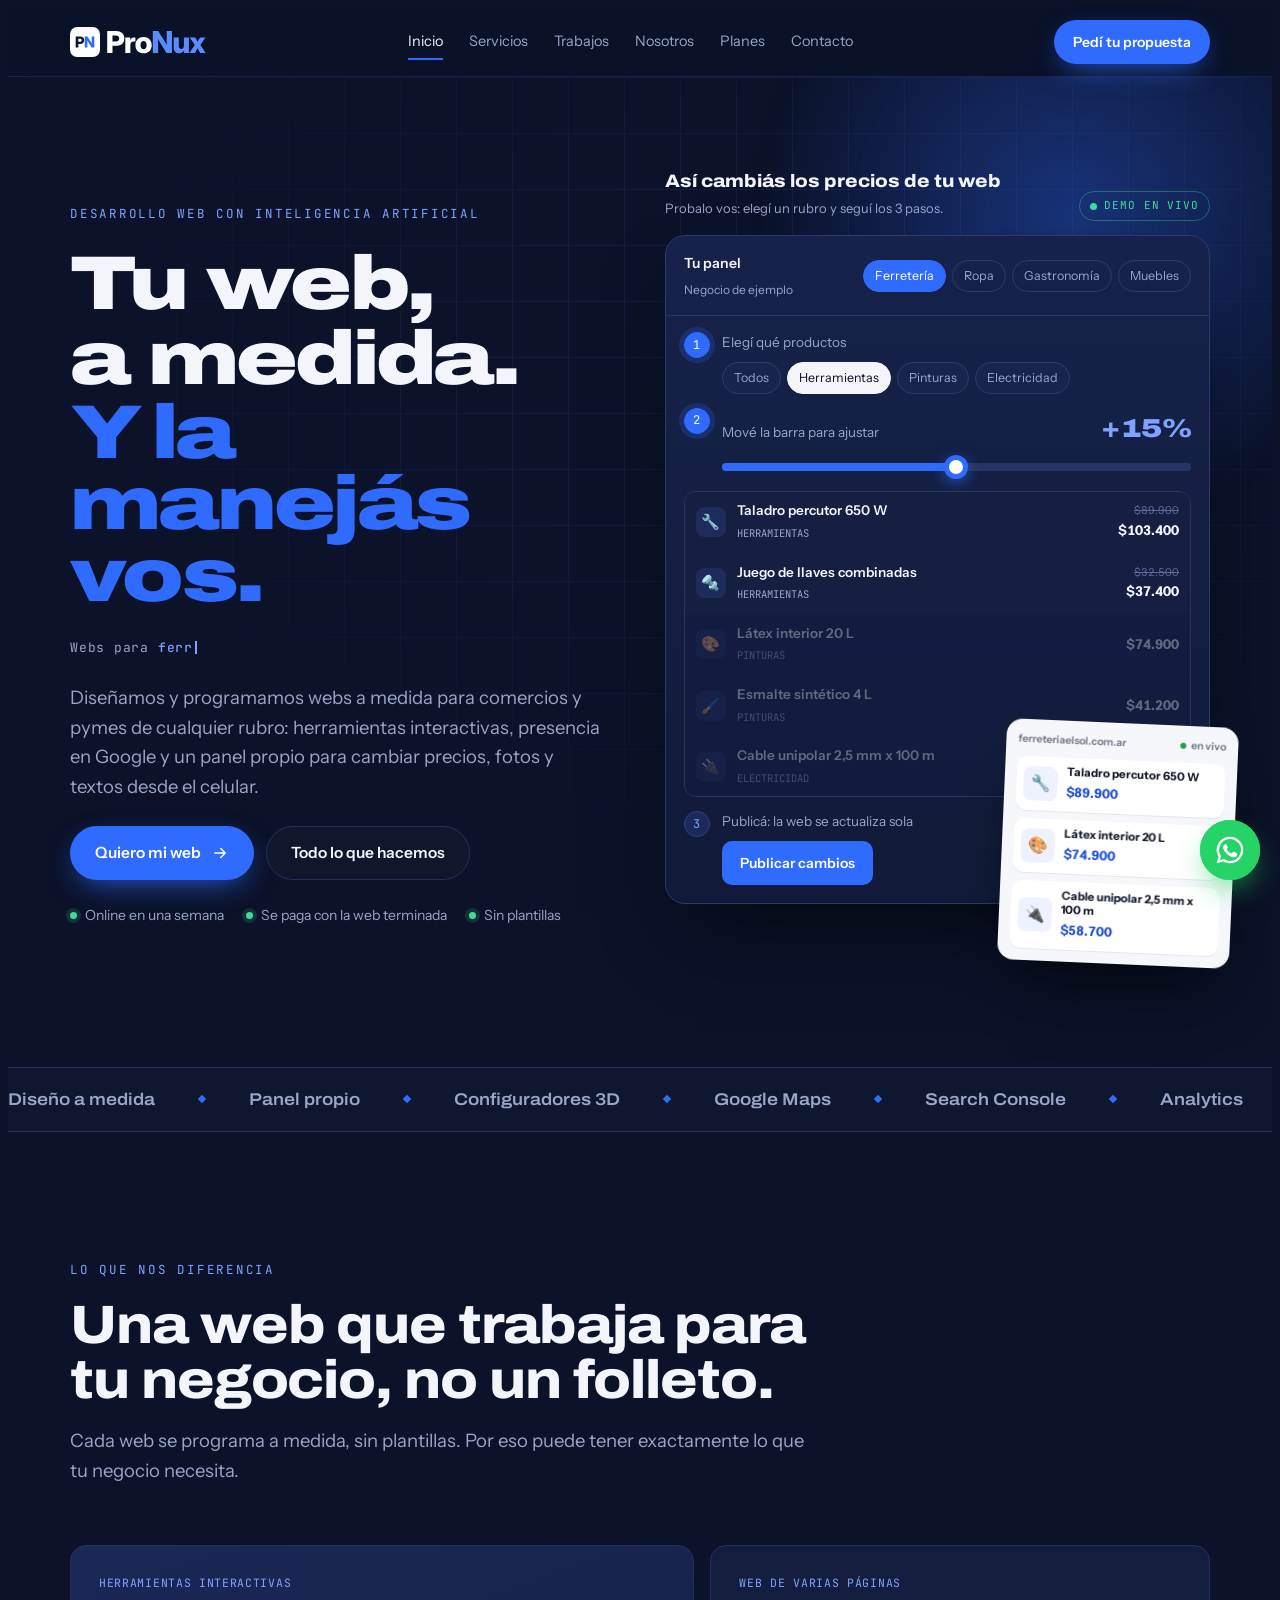
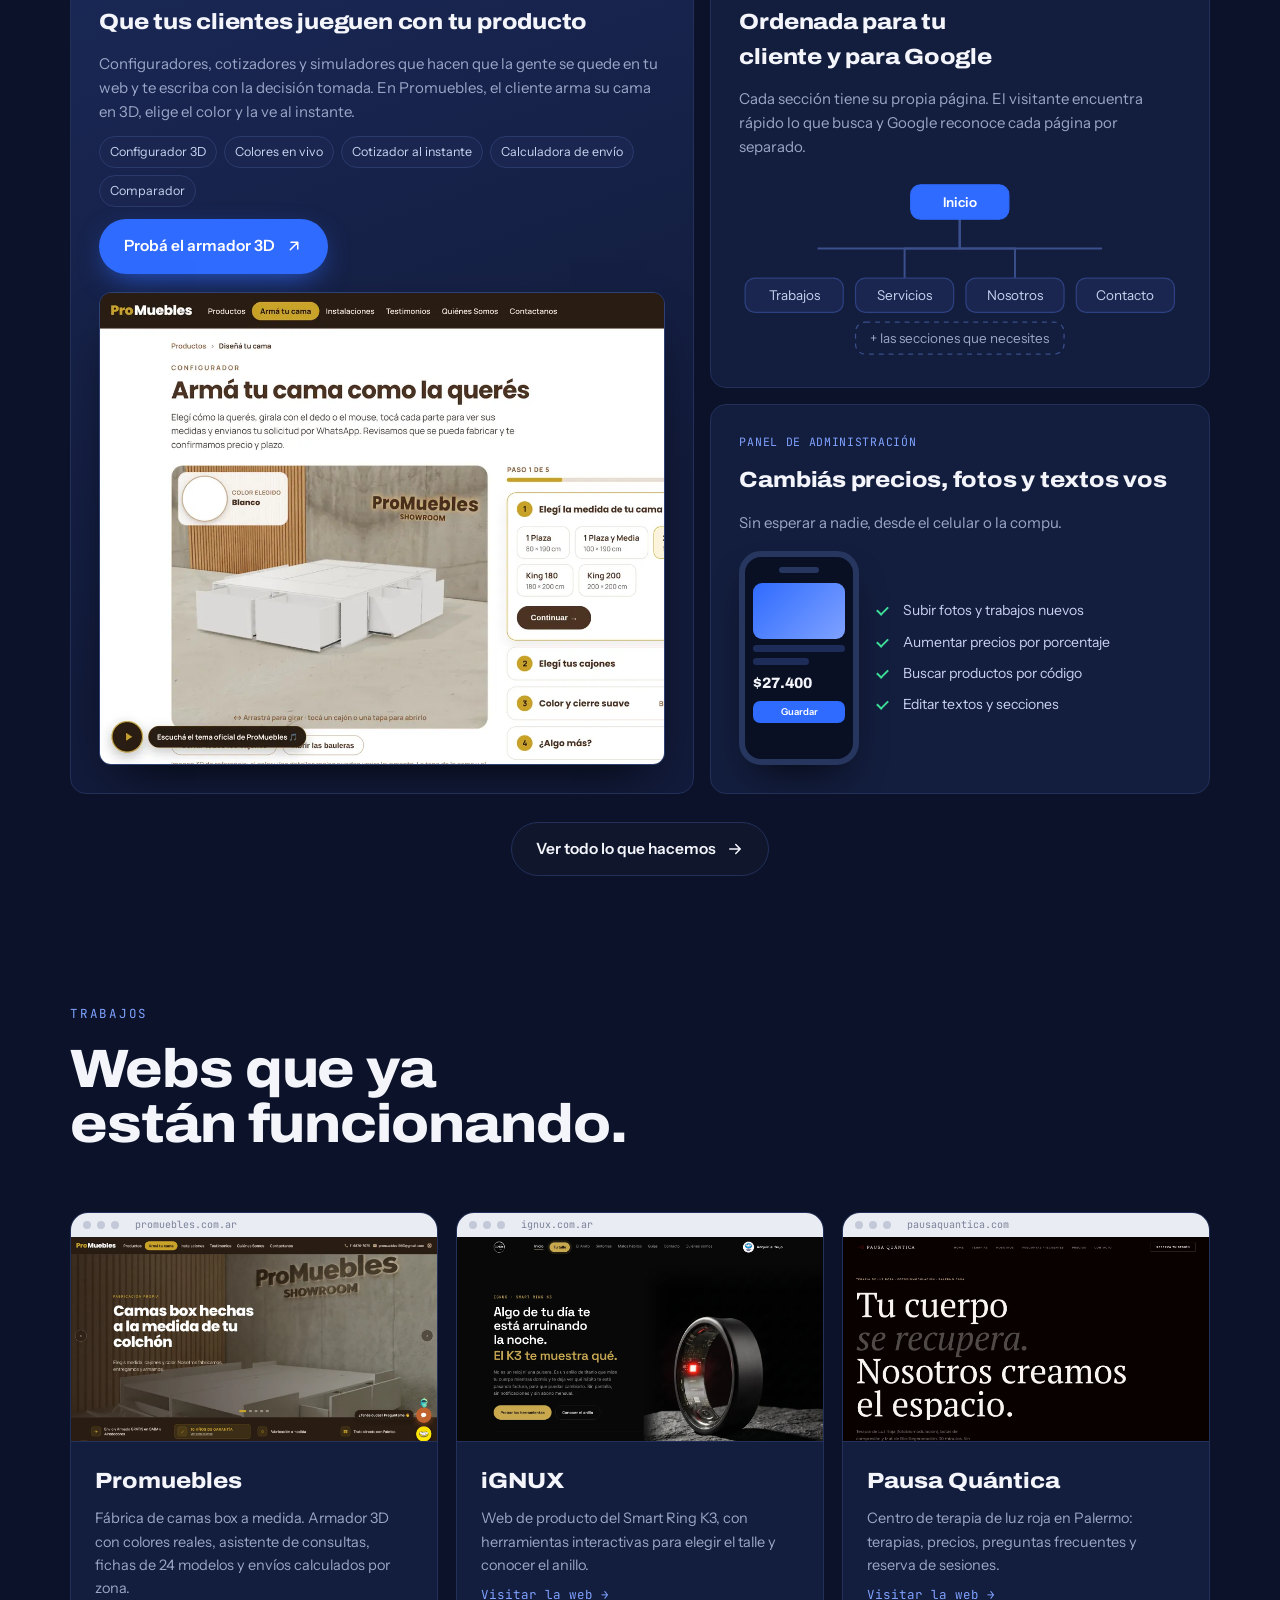
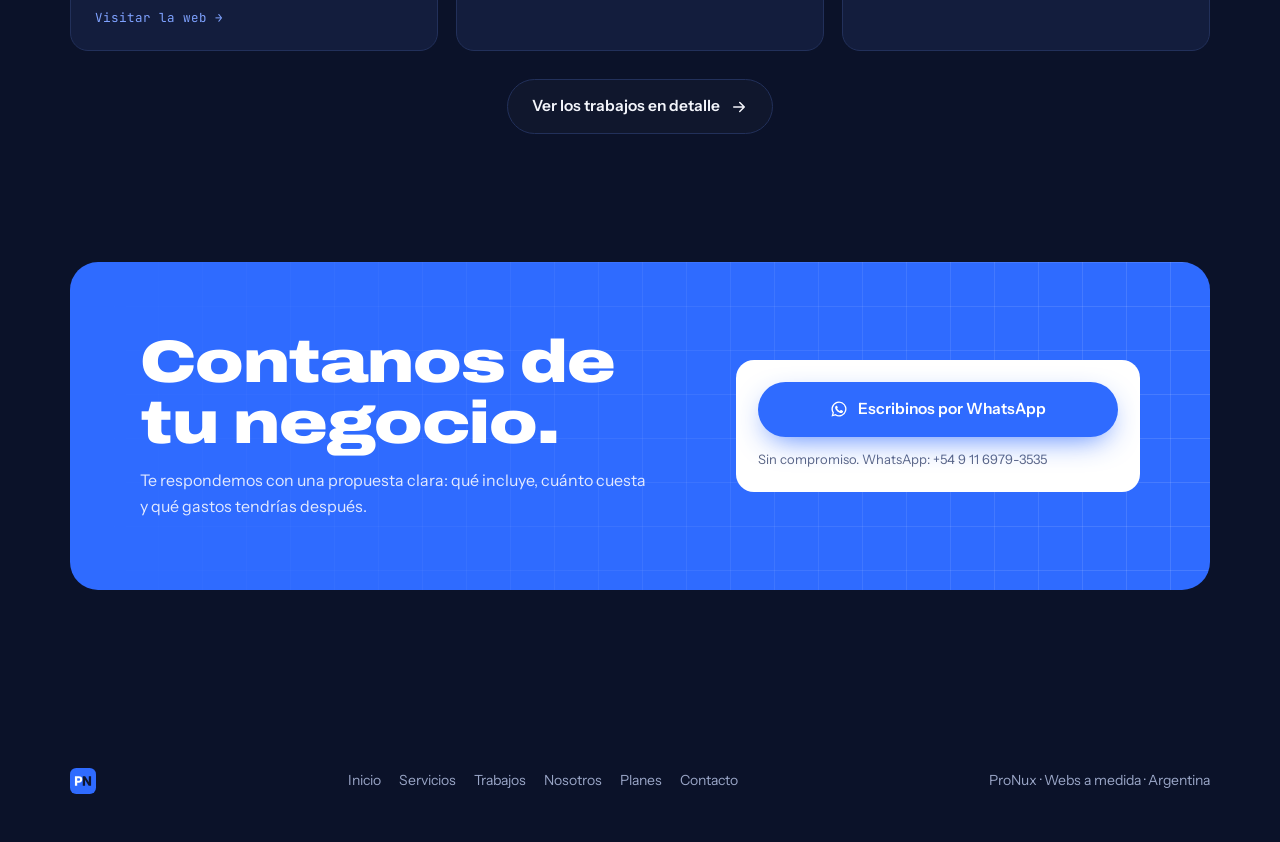
==== commit 63152def: "Menú: agrega el enlace a Inicio Co-Authored-By: Claude Opus 5.5 <noreply@anthropic.com> Claude-Sessi" ====
--- a/index.html
+++ b/index.html
@@ -24,6 +24,7 @@
       <svg viewBox="0 0 908.7 200" aria-hidden="true"><rect width="200" height="200" rx="48" fill="#FFFFFF"/><path fill="#0E1630" d="M37.9 136.4H55.5V112.8H67.6C84.4 112.8 95.1 103.3 95.1 88.2C95.1 73.1 84.5 63.6 67.7 63.6H37.9ZM55.5 98.2V78.2H66.5C73.5 78.2 77.9 82 77.9 88.2C77.9 94.4 73.5 98.2 66.5 98.2Z"/><path fill="#2F6BFF" d="M98.3 136.4H115.9V106.1C115.9 103 115.9 97 115.6 89.9C119.4 96.8 122.8 102.7 124.9 106.1L143.9 136.4H162.1V63.6H144.5V95.2C144.5 98.4 144.6 104.3 144.8 110.1C141.9 104.9 138.9 99.4 137.1 96.7L116.5 63.6H98.3Z"/><path fill="#FFFFFF" d="M248 172.8H283.2V125.7H307.4C341.1 125.7 362.4 106.6 362.4 76.5C362.4 46.3 341.3 27.2 307.6 27.2H248ZM283.2 96.5V56.3H305.1C319.2 56.3 328.1 64.1 328.1 76.5C328.1 88.8 319.2 96.5 305.1 96.5Z"/><path fill="#FFFFFF" d="M368.8 172.8H402.4V119.9C402.4 105.3 410.7 96.9 422.7 96.9C427.6 96.9 433.6 97.1 436 97.2V69.4C433.3 69.3 430.5 69.2 426.8 69.2C413.1 69.2 405.4 74.7 401.6 87.8H401.4V69.6H368.8Z"/><path fill="#FFFFFF" d="M490.5 175.1C522.9 175.1 544.7 153.9 544.7 121.2C544.7 88.7 522.9 67.3 490.5 67.3C458.2 67.3 436.2 88.7 436.2 121.2C436.2 153.9 458.2 175.1 490.5 175.1ZM490.5 148.3C478.7 148.3 470.3 138.7 470.3 121.2C470.3 103.8 478.8 94 490.5 94C502.3 94 510.8 103.8 510.8 121.2C510.8 138.7 502.3 148.3 490.5 148.3Z"/><path fill="#5B8CFF" d="M552.2 172.8H587.4V112.1C587.4 106.1 587.3 94 586.8 79.9C594.3 93.6 601.2 105.5 605.4 112.2L643.3 172.8H679.7V27.2H644.6V90.3C644.6 96.9 644.8 108.7 645.1 120.2C639.4 109.8 633.3 98.8 629.8 93.4L588.5 27.2H552.2Z"/><path fill="#5B8CFF" d="M726.9 175C742.5 175 752.9 167.9 759.7 156.1V172.8H792.9V69.6H759.4V125.7C759.4 139.7 752.5 146.3 741.9 146.3C731.2 146.3 725.1 139.6 725.1 127.4V69.6H691.5V134.5C691.5 159.9 704.6 175 726.9 175Z"/><path fill="#5B8CFF" d="M795.7 172.8H832.1L840.2 160C844 153.6 847.2 147.9 850.4 142.3C853.6 147.9 856.8 153.6 860.5 160L868.3 172.8H904.7L869 119.3L903.1 69.6H867.4L860.1 81.6C856.7 87.5 853.7 92.9 850.8 98.1C848 92.9 845 87.5 841.8 81.6L834.7 69.6H798.4L832 120.2Z"/></svg>
     </a>
     <nav class="nav-links" aria-label="Secciones">
+      <a href="index.html">Inicio</a>
       <a href="servicios.html">Servicios</a>
       <a href="trabajos.html">Trabajos</a>
       <a href="nosotros.html">Nosotros</a>
@@ -180,7 +181,7 @@
 <footer>
   <div class="wrap">
     <svg viewBox="0 0 512 512" aria-label="ProNux"><rect width="512" height="512" rx="122.88" fill="#2F6BFF"/><path fill="#FFFFFF" d="M97 349.1H142V288.9H173C216.2 288.9 243.4 264.5 243.4 225.9C243.4 187.3 216.4 162.9 173.3 162.9H97ZM142 251.5V200.1H170.2C188.2 200.1 199.5 210 199.5 225.9C199.5 241.6 188.2 251.5 170.2 251.5Z"/><path fill="#0E1630" d="M251.7 349.1H296.7V271.5C296.7 263.8 296.6 248.4 296 230.3C305.6 247.8 314.5 263 319.8 271.6L368.3 349.1H415V162.9H370V243.6C370 252 370.2 267.1 370.6 281.9C363.3 268.5 355.5 254.5 351.1 247.5L298.2 162.9H251.7Z"/></svg>
-    <nav aria-label="Pie de página"><a href="servicios.html">Servicios</a><a href="trabajos.html">Trabajos</a><a href="nosotros.html">Nosotros</a><a href="planes.html">Planes</a><a href="contacto.html">Contacto</a></nav>
+    <nav aria-label="Pie de página"><a href="index.html">Inicio</a><a href="servicios.html">Servicios</a><a href="trabajos.html">Trabajos</a><a href="nosotros.html">Nosotros</a><a href="planes.html">Planes</a><a href="contacto.html">Contacto</a></nav>
     <span>ProNux · Webs a medida · Argentina</span>
   </div>
 </footer>
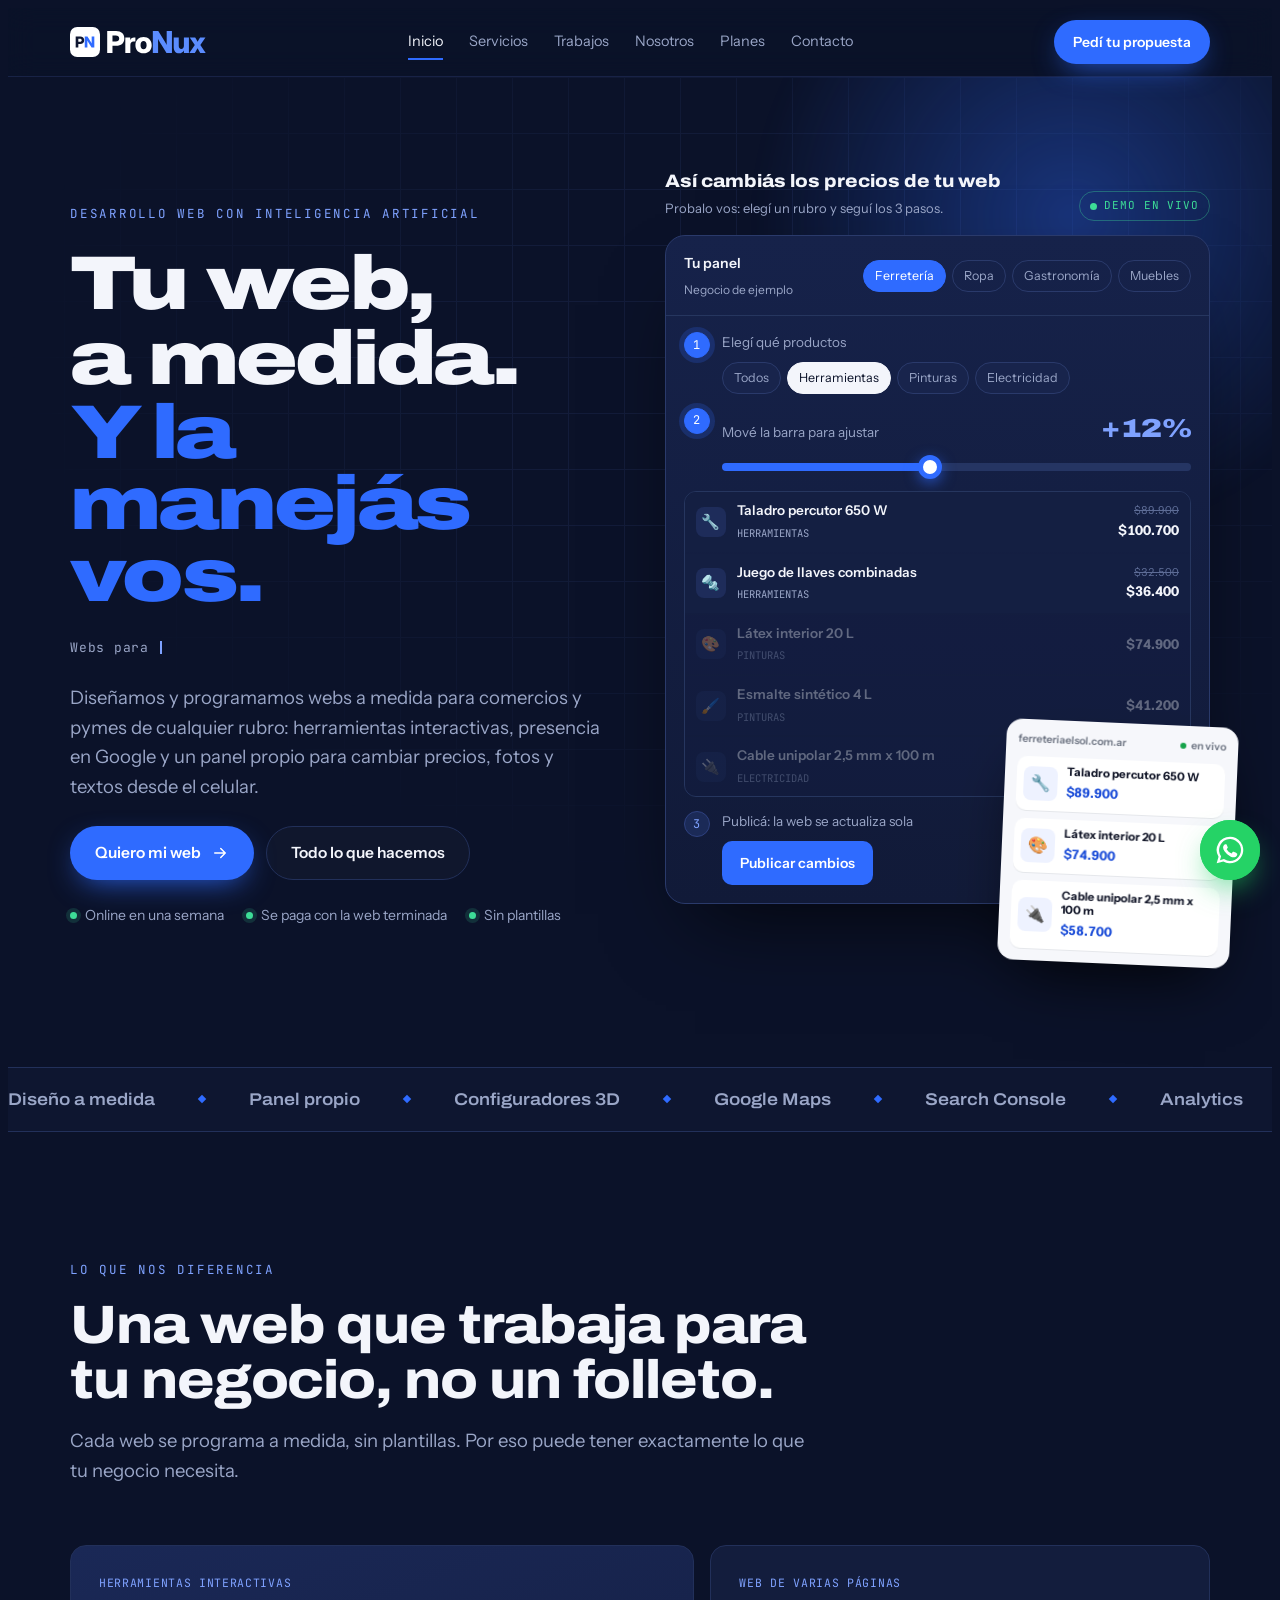
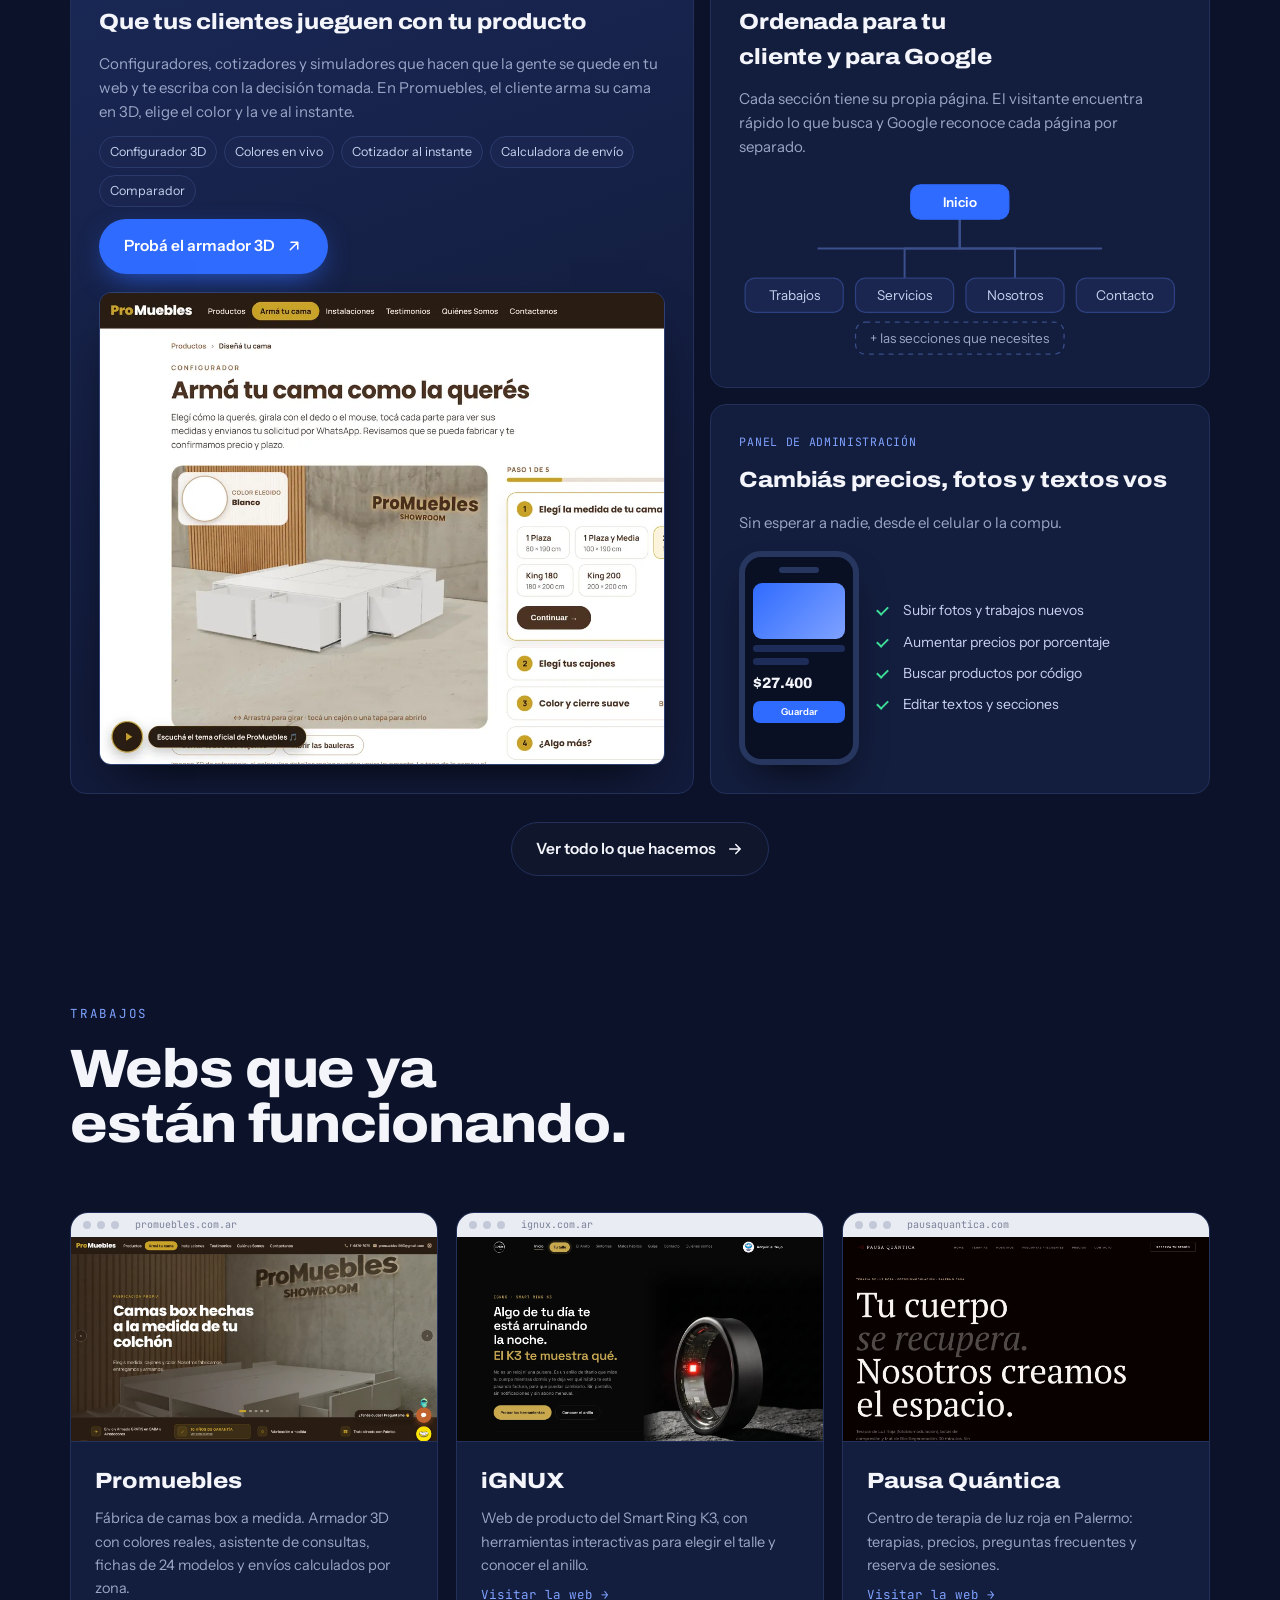
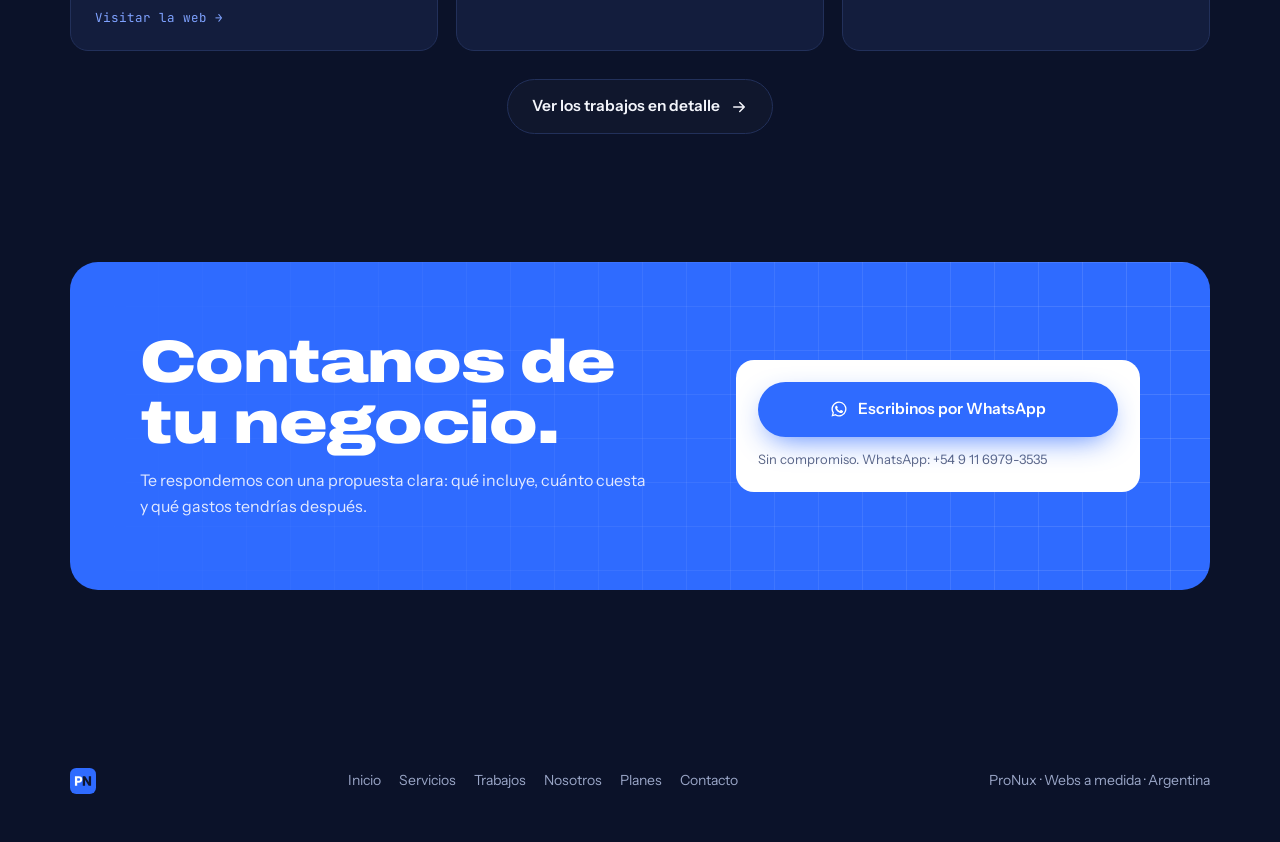
==== commit d0d2d188: "Menú para celular, enlace a Inicio e imagen de vista previa al compartir el link Co-Authored-By: Cla" ====
--- a/index.html
+++ b/index.html
@@ -8,7 +8,12 @@
 <meta property="og:title" content="ProNux · Webs a medida para comercios y pymes">
 <meta property="og:description" content="Webs a medida para comercios y pymes, con panel propio para manejar precios, fotos y textos, herramientas interactivas y presencia en Google.">
 <meta property="og:type" content="website">
-<meta property="og:image" content="img/pronux-icono-512.png">
+<meta property="og:image" content="https://pronux.netlify.app/img/og-pronux.png">
+<meta property="og:image:width" content="1200">
+<meta property="og:image:height" content="630">
+<meta property="og:url" content="https://pronux.netlify.app/">
+<meta name="twitter:card" content="summary_large_image">
+<link rel="apple-touch-icon" href="img/pronux-icono-512.png">
 <meta name="theme-color" content="#0B1229">
 <link rel="icon" type="image/svg+xml" href="img/favicon.svg">
 <link rel="preconnect" href="https://fonts.googleapis.com">
@@ -31,8 +36,13 @@
       <a href="planes.html">Planes</a>
       <a href="contacto.html">Contacto</a>
     </nav>
-    <a class="btn btn-primary mag" href="contacto.html">Pedí tu propuesta</a>
-  </div>
+    <a class="btn btn-primary mag nav-cta" href="contacto.html">Pedí tu propuesta</a>
+    <button class="burger" id="burger" type="button" aria-label="Abrir menú" aria-expanded="false" aria-controls="mnav"><span></span><span></span><span></span></button>
+  </div>
+  <nav class="mnav" id="mnav" aria-label="Menú" hidden>
+    <a href="index.html">Inicio</a><a href="servicios.html">Servicios</a><a href="trabajos.html">Trabajos</a><a href="nosotros.html">Nosotros</a><a href="planes.html">Planes</a><a href="contacto.html">Contacto</a>
+    <a class="btn btn-primary" href="contacto.html">Pedí tu propuesta</a>
+  </nav>
 </header>
 <main>
 <section class="hero" id="inicio">
--- a/css/estilos.css
+++ b/css/estilos.css
@@ -438,3 +438,16 @@
 footer nav{display:flex;gap:18px;flex-wrap:wrap}
 footer nav a{text-decoration:none}
 footer nav a:hover{color:var(--ink)}
+
+/* menú del celular */
+.burger{display:none;width:44px;height:44px;border-radius:12px;border:1px solid var(--line);background:rgba(255,255,255,.03);cursor:pointer;flex-direction:column;align-items:center;justify-content:center;gap:5px}
+.burger span{width:20px;height:2px;border-radius:2px;background:var(--ink);transition:transform .25s,opacity .25s}
+.burger[aria-expanded=true] span:nth-child(1){transform:translateY(7px) rotate(45deg)}
+.burger[aria-expanded=true] span:nth-child(2){opacity:0}
+.burger[aria-expanded=true] span:nth-child(3){transform:translateY(-7px) rotate(-45deg)}
+.mnav{display:grid;gap:4px;padding:8px max(20px,env(safe-area-inset-right,0px)) 20px max(20px,env(safe-area-inset-left,0px));border-top:1px solid var(--line);background:var(--night)}
+.mnav a{text-decoration:none;font-family:var(--f-display);font-stretch:112%;font-weight:800;font-size:22px;padding:10px 0;border-bottom:1px solid var(--line)}
+.mnav a.active{color:var(--blue-soft)}
+.mnav .btn{margin-top:14px;justify-content:center;font-family:var(--f-body);font-size:16px;border-bottom:0}
+@media (max-width:900px){.burger{display:flex}.nav-cta{display:none}}
+@media (min-width:901px){.mnav{display:none!important}}
